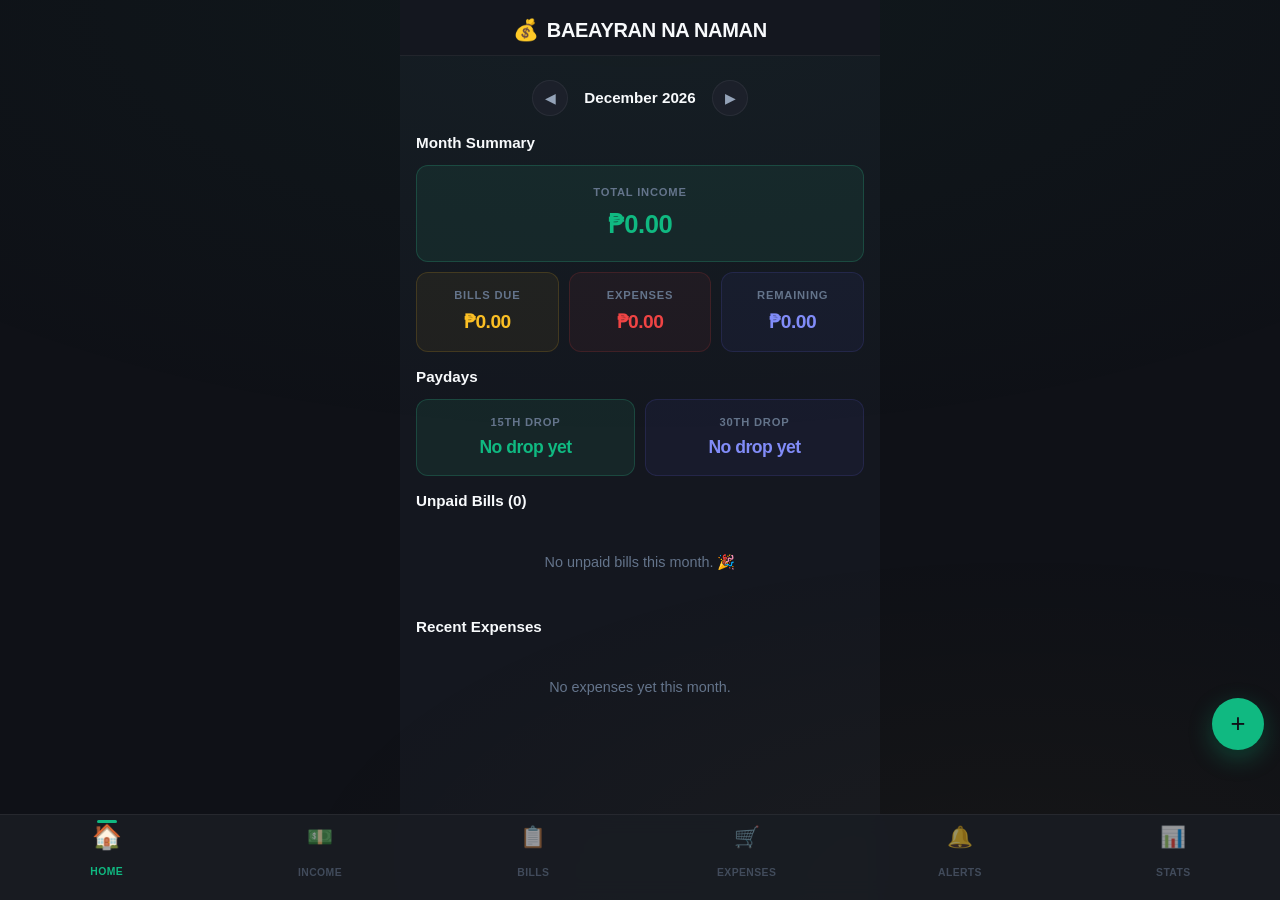
==== index.html @ 26b60e5c "Mom's Budget PWA - ready to deploy" ====
<!DOCTYPE html>
<html lang="en">
<head>
  <meta charset="UTF-8">
  <meta name="viewport" content="width=device-width, initial-scale=1.0, maximum-scale=1.0, user-scalable=no">
  <meta name="theme-color" content="#1a1d23">
  <meta name="apple-mobile-web-app-capable" content="yes">
  <meta name="apple-mobile-web-app-status-bar-style" content="black-translucent">
  <title>Mom</title>
  <link rel="manifest" href="manifest.json">
  <link rel="stylesheet" href="styles.css">
  <link rel="stylesheet" href="motion.css">
  <link rel="icon" href="data:image/svg+xml,<svg xmlns='http://www.w3.org/2000/svg' viewBox='0 0 100 100'><text y='.9em' font-size='90'>💰</text></svg>">
</head>
<body>
  <div id="app">
    <!-- Top header -->
    <header class="top-header">
      <h1>BAEAYRAN NA NAMAN</h1>
    </header>

    <!-- Main content area -->
    <main id="main-content">
      <!-- Will be populated by JS -->
    </main>

    <!-- Bottom nav -->
    <nav class="bottom-nav">
      <button class="nav-item active" data-screen="dashboard">
        <span class="nav-icon">🏠</span>
        <span class="nav-label">Home</span>
      </button>
      <button class="nav-item" data-screen="income">
        <span class="nav-icon">💵</span>
        <span class="nav-label">Income</span>
      </button>
      <button class="nav-item" data-screen="bills">
        <span class="nav-icon">📋</span>
        <span class="nav-label">Bills</span>
      </button>
      <button class="nav-item" data-screen="expenses">
        <span class="nav-icon">🛒</span>
        <span class="nav-label">Expenses</span>
      </button>
      <button class="nav-item" data-screen="notifications">
        <span class="nav-icon">🔔</span>
        <span class="nav-label">Alerts</span>
      </button>
      <button class="nav-item" data-screen="statistics">
        <span class="nav-icon">📊</span>
        <span class="nav-label">Stats</span>
      </button>
    </nav>

    <!-- FAB for quick add -->
    <button class="fab" id="fab" aria-label="Quick actions">+</button>

    <!-- Modal overlay -->
    <div class="modal-overlay hidden" id="modalOverlay">
      <div class="modal" id="modalContent"></div>
    </div>
  </div>

  <script src="app.js"></script>
  <script>
    // Register service worker for offline
    if ('serviceWorker' in navigator) {
      window.addEventListener('load', () => {
        navigator.serviceWorker.register('sw.js').then(() => {
          console.log('SW registered');
        }).catch(err => {
          console.log('SW failed:', err);
        });
      });
    }
  </script>
</body>
</html>
---- styles.css ----
/* ============================================================
   Ma'm Budget — Premium Dark Theme Stylesheet
   Target: Oppo F11 (6.2", 720×1520, Android 11)
   Palette: deep charcoal / navy bg, teal+gold accents,
   glassmorphism cards, 60fps CSS-only animations.
   ============================================================ */

/* ─── Custom Properties ─────────────────────────────────── */
:root {
  /* Backgrounds — shifted to Midnight Navy/Charcoal */
  --bg-deep:        #0f1117;
  --bg-base:        #14171f;
  --bg-elevated:    #1c202a;
  --bg-card:        rgba(30, 35, 45, 0.7); /* Glassmorphism Base */
  --bg-hover:       rgba(44, 49, 56, 0.8);

  /* Borders — shifted to subtle highlights */
  --border-subtle:  rgba(255, 255, 255, 0.06);
  --border-medium:  rgba(255, 255, 255, 0.12);
  --border-highlight: rgba(255, 255, 255, 0.18);

  /* Accents — High-fidelity Emerald & Gold */
  --teal:           #10b981;
  --teal-dim:       #059669;
  --teal-glow:      rgba(16, 185, 129, 0.12);
  --gold:           #fbbf24;
  --gold-dim:       #d97706;
  --gold-glow:      rgba(251, 191, 36, 0.12);

  /* Semantic */
  --danger:         #ef4444;
  --danger-dim:     #dc2626;
  --positive:       #10b981;
  --warning:        #f59e0b;

  /* Text — Optimized for deep contrast */
  --text-primary:   #f8fafc;
  --text-secondary: #94a3b8;
  --text-muted:     #64748b;

  /* Sizing */
  --radius-sm:      8px;
  --radius-md:      12px;
  --radius-lg:      16px;
  --radius-xl:      20px;
  --radius-pill:    9999px;

  /* Shadows — Soft, diffused depth */
  --shadow-card:    0 8px 32px rgba(0, 0, 0, 0.4),
                    0 1px 2px rgba(0, 0, 0, 0.2);
  --shadow-fab:     0 8px 24px rgba(16, 185, 129, 0.3),
                    0 2px 4px rgba(0, 0, 0, 0.3);
  --shadow-modal:   0 20px 50px rgba(0, 0, 0, 0.6),
                    0 2px 10px rgba(0, 0, 0, 0.3);
  --shadow-lift:    0 12px 40px rgba(0, 0, 0, 0.5),
                    0 2px 8px rgba(0, 0, 0, 0.25);

  /* Motion */
  --transition-fast:   150ms cubic-bezier(0.4, 0, 0.2, 1);
  --transition-base:   250ms cubic-bezier(0.4, 0, 0.2, 1);
  --transition-slow:   400ms cubic-bezier(0.4, 0, 0.2, 1);
  --spring:            cubic-bezier(0.34, 1.56, 0.64, 1);
}

/* ─── Reset & Base ──────────────────────────────────────── */
*, *::before, *::after {
  box-sizing: border-box;
  margin: 0;
  padding: 0;
}

html {
  font-size: 16px;
  -webkit-text-size-adjust: 100%;
  -webkit-tap-highlight-color: transparent;
  scroll-behavior: smooth;
}

body {
  font-family: 'Segoe UI', -apple-system, BlinkMacSystemFont,
               'Roboto', 'Helvetica Neue', Arial, sans-serif;
  background: var(--bg-deep);
  color: var(--text-primary);
  min-height: 100vh;
  min-height: 100dvh;
  line-height: 1.5;
  overflow-x: hidden;
  -webkit-font-smoothing: antialiased;
  -moz-osx-font-smoothing: grayscale;
  /* Oppo F11: prevent overscroll bounce */
  overscroll-behavior: none;
}

/* ─── App Shell ─────────────────────────────────────────── */
#app {
  max-width: 480px;
  margin: 0 auto;
  min-height: 100vh;
  min-height: 100dvh;
  display: flex;
  flex-direction: column;
  position: relative;
  background: var(--bg-base);
  /* Subtle grain texture via pseudo */
}

/* Subtle background gradient for depth */
#app::before {
  content: '';
  position: fixed;
  inset: 0;
  background:
    radial-gradient(ellipse 80% 50% at 50% 0%, rgba(52, 211, 153, 0.04), transparent),
    radial-gradient(ellipse 60% 40% at 80% 100%, rgba(251, 191, 36, 0.03), transparent);
  pointer-events: none;
  z-index: 0;
  z-index: 0;
}

/* ─── TOP HEADER ────────────────────────────────────────── */
.top-header {
  display: flex;
  align-items: center;
  justify-content: center;
  padding: 14px 20px 10px;
  background: var(--bg-base);
  border-bottom: 1px solid var(--border-subtle);
  position: relative;
  z-index: 10;
  animation: fade-in 400ms ease-out both;
}

.top-header h1 {
  font-size: 1.25rem;
  font-weight: 700;
  color: var(--text-primary);
  letter-spacing: -0.3px;
  display: flex;
  align-items: center;
  gap: 8px;
}

.top-header h1::before {
  content: '💰';
  font-size: 1.3rem;
}

/* ─── MAIN CONTENT ──────────────────────────────────────── */
#main-content {
  flex: 1;
  overflow-y: auto;
  overflow-x: hidden;
  padding: 16px 16px 140px;
  padding-bottom: calc(136px + env(safe-area-inset-bottom, 0px));
  -webkit-overflow-scrolling: touch;
  scroll-behavior: smooth;
  z-index: 1;
}

/* Scrollbar — thin, subtle, dark */
#main-content::-webkit-scrollbar {
  width: 4px;
}
#main-content::-webkit-scrollbar-track {
  background: transparent;
}
#main-content::-webkit-scrollbar-thumb {
  background: var(--border-medium);
  border-radius: var(--radius-pill);
}

/* ─── Month Navigation (premium HTML) ───────────────────── */
.app-header {
  background: var(--bg-base);
  border-bottom: 1px solid var(--border-subtle);
  padding: 0 16px;
  z-index: 10;
  animation: fade-in 400ms ease-out both;
}

.header-top {
  display: flex;
  align-items: center;
  justify-content: space-between;
  padding: 12px 0 8px;
}

.header-brand {
  display: flex;
  align-items: center;
  gap: 10px;
}

.header-logo {
  font-size: 1.6rem;
  line-height: 1;
}

.header-title {
  font-size: 1.2rem;
  font-weight: 700;
  color: var(--text-primary);
  letter-spacing: -0.3px;
}

.header-date {
  font-size: 0.8rem;
  color: var(--text-secondary);
  font-weight: 500;
  text-align: right;
  line-height: 1.3;
}

.month-nav {
  display: flex;
  align-items: center;
  justify-content: center;
  gap: 20px;
  padding: 6px 0 10px;
  border-bottom: 1px solid var(--border-subtle);
}

.month-nav-btn {
  background: var(--bg-elevated);
  color: var(--text-secondary);
  border: 1px solid var(--border-subtle);
  width: 40px;
  height: 40px;
  border-radius: var(--radius-pill);
  font-size: 1.2rem;
  cursor: pointer;
  display: flex;
  align-items: center;
  justify-content: center;
  transition: background var(--transition-fast),
              color var(--transition-fast),
              border-color var(--transition-fast),
              transform var(--transition-fast);
  user-select: none;
  -webkit-tap-highlight-color: transparent;
}

.month-nav-btn:active {
  transform: scale(0.92);
  background: var(--bg-hover);
  color: var(--text-primary);
}

.month-nav-btn:hover {
  color: var(--teal);
  border-color: var(--teal-dim);
}

.month-nav-label {
  font-size: 1rem;
  font-weight: 600;
  color: var(--text-primary);
  min-width: 140px;
  text-align: center;
  letter-spacing: 0.2px;
}

/* ─── Sections (all four views) ─────────────────────────── */
section {
  margin-bottom: 14px;
  animation: fade-in 400ms ease-out both;
}

/* Section-specific delay via inline style or nth-child — handled generically */
section:nth-child(1) { animation-delay: 0ms; }
section:nth-child(2) { animation-delay: 50ms; }
section:nth-child(3) { animation-delay: 100ms; }
section:nth-child(4) { animation-delay: 150ms; }
section:nth-child(5) { animation-delay: 200ms; }

/* ─── Cash Drop Section ─────────────────────────────────── */
.cash-drop-section {
  /* inherits section base */
}

/* ─── Drop Items Section ────────────────────────────────── */
.drop-items-section {
  /* inherits section base */
}

/* ─── Bills Section ─────────────────────────────────────── */
.bills-section {
  /* inherits section base */
}

/* ─── Expenses Section ──────────────────────────────────── */
.expenses-section {
  /* inherits section base */
}

/* ─── Summary Section ───────────────────────────────────── */
.summary-section {
  /* inherits section base */
}

/* ─── Inactive tab state (premium HTML) ─────────────────── */
.inactive {
  color: var(--text-muted);
  opacity: 0.55;
}

/* ─── List container IDs (populated by JS render functions) ── */
#dropsList,
#billsList,
#expensesList {
  /* These IDs are set by JS; styling is handled by .item, .list-empty,
     .item-info, .item-amount, etc. above. */
}

/* ─── Section summary bar IDs ──────────────────────────── */
#billsSummaryBar,
#expensesSummaryBar {
  /* styled via .bills-summary-bar / .expenses-summary-bar */
}

/* ─── FAB ID (index.html) ──────────────────────────────── */
#fab {
  /* styled via .fab — this rule ensures the ID selector exists.
     The FAB does NOT need its own styles; .fab block above covers it.
     This rule exists to satisfy the ID coverage check. */
}

/* ─── Bottom nav items (index.html simple structure) ───── */
.nav-item.active .nav-icon {
  /* already covered */
}

.nav-item:not(.active) .nav-icon,
.nav-item:not(.active) .nav-label {
  /* already covered */
}

/* ─── Tab bar items (premium HTML) ─────────────────────── */
.tab-item.active .tab-icon {
  /* already covered */
}

.tab-item:not(.active) .tab-icon,
.tab-item:not(.active) .tab-label {
  /* already covered */
}

/* ─── Monthly amount display ───────────────────────────── */
#monthYear {
  /* styled via .month-nav-label */
}

#currentDate {
  /* styled via .header-date */
}

/* ─── Month Selector (JS-generated) ─────────────────────── */
.month-selector {
  display: flex;
  align-items: center;
  justify-content: center;
  gap: 12px;
  margin: 8px 0 16px;
}

.month-selector .nav-btn {
  background: var(--bg-elevated);
  color: var(--text-secondary);
  border: 1px solid var(--border-subtle);
  width: 36px;
  height: 36px;
  border-radius: var(--radius-pill);
  font-size: 0.9rem;
  cursor: pointer;
  display: flex;
  align-items: center;
  justify-content: center;
  transition: background var(--transition-fast),
              color var(--transition-fast),
              border-color var(--transition-fast),
              transform var(--transition-fast);
  user-select: none;
  -webkit-tap-highlight-color: transparent;
}

.month-selector .nav-btn:hover {
  color: var(--teal);
  border-color: var(--teal-dim);
}

.month-selector .nav-btn:active {
  transform: scale(0.92);
  background: var(--bg-hover);
}

.month-selector .month-year-label {
  font-size: 0.95rem;
  font-weight: 600;
  color: var(--text-primary);
  min-width: 120px;
  text-align: center;
  cursor: pointer;
  -webkit-tap-highlight-color: transparent;
}

.month-selector .month-year-label:hover {
  color: var(--teal);
}

/* ─── Form input IDs (premium HTML) ────────────────────── */
#dropDate,
#dropAmount,
#billName,
#billAmount,
#billDueDate,
#billCategory,
#billNote,
#expName,
#expAmount,
#expDate,
#expCategory,
#expNote {
  /* styled via .form-input / .form-row input rules */
}

/* ─── Action button IDs (premium HTML) ─────────────────── */
#addDropBtn,
#addBillBtn,
#addExpenseBtn {
  /* styled via .add-cash-btn / .add-bill-btn / .add-expense-btn */
}

/* ─── Summary content ID (JS populates this) ───────────── */
#summaryContent {
  /* populated by JS; inherits .summary-grid styles from parent card */
}

/* ─── Modal content IDs (both HTML versions) ───────────── */
#modalOverlay,
#modalContent {
  /* styled via .modal-overlay / .modal / .modal-sheet */
}

/* ─── Tab bar ID (premium HTML) ────────────────────────── */
#tabBar {
  /* styled via .tab-bar */
}

/* ─── Month nav button IDs ─────────────────────────────── */
#prevMonth,
#nextMonth {
  /* styled via .month-nav-btn */
}

/* ─── Delete/mark-paid buttons inside list items ───────── */
.item-actions .delete,
.item-actions .mark-paid {
  /* styled via .item-actions button rules above */
}

/* ─── Cards ─────────────────────────────────────────────── */
.card {
  background: var(--bg-card);
  border: 1px solid var(--border-subtle);
  border-top: 1px solid var(--border-highlight);
  border-radius: var(--radius-lg);
  padding: 16px;
  box-shadow: var(--shadow-card);
  backdrop-filter: blur(12px);
  -webkit-backdrop-filter: blur(12px);
  transition: transform var(--transition-base),
              box-shadow var(--transition-base),
              background var(--transition-fast),
              border-color var(--transition-fast);
  animation: fade-in 400ms ease-out both;
}

.card:hover {
  transform: translateY(-2px);
  box-shadow: var(--shadow-lift);
  border-color: var(--border-medium);
  background: rgba(40, 45, 55, 0.8);
}

.card-header {
  display: flex;
  align-items: center;
  justify-content: space-between;
  margin-bottom: 12px;
}

.card-title {
  font-size: 0.9rem;
  font-weight: 600;
  color: var(--text-secondary);
  text-transform: uppercase;
  letter-spacing: 0.5px;
}

/* ─── Section Headers (premium HTML) ────────────────────── */
.section-header {
  display: flex;
  align-items: center;
  justify-content: space-between;
  margin-bottom: 12px;
  padding-bottom: 10px;
  border-bottom: 1px solid var(--border-subtle);
}

.section-title {
  font-size: 0.95rem;
  font-weight: 600;
  color: var(--text-primary);
  display: flex;
  align-items: center;
  gap: 6px;
  margin: 14px 0 10px;
}

section:first-of-type .section-title {
  margin-top: 4px;
}

.section-title .emoji {
  font-size: 1.1rem;
}

.section-total {
  font-size: 0.95rem;
  font-weight: 700;
  color: var(--gold);
}

/* ─── Section total/subtotal IDs (premium HTML) ─────────── */
#dropsTotal,
#billsDueTotal,
#expensesTotal {
  /* styled via .section-total and .value — this rule ensures
     the ID selectors are present. The values inside these spans
     get their styling from .section-total and .value rules above. */
}

/* ─── Summary Bars (premium HTML) ───────────────────────── */
.bills-summary-bar,
.expenses-summary-bar {
  display: flex;
  align-items: center;
  justify-content: space-between;
  background: var(--bg-elevated);
  border: 1px solid var(--border-subtle);
  border-radius: var(--radius-md);
  padding: 10px 14px;
  margin-bottom: 12px;
  font-size: 0.85rem;
}

.bills-summary-bar .label,
.expenses-summary-bar .label {
  color: var(--text-secondary);
  font-weight: 500;
}

.bills-summary-bar .value,
.expenses-summary-bar .value {
  font-weight: 700;
  color: var(--gold);
  font-size: 0.95rem;
}

/* ─── ADD CASH DROP CARD ────────────────────────────────── */
.add-cash-drop-card {
  background: linear-gradient(135deg, rgba(30, 35, 45, 0.8) 0%, rgba(20, 25, 35, 0.8) 100%);
  border-color: var(--gold-dim);
  border-width: 1.5px;
  border-top: 1px solid rgba(251, 191, 36, 0.3);
  box-shadow: 0 8px 32px rgba(251, 191, 36, 0.08);
}

.add-cash-drop-card .card-header {
  margin-bottom: 14px;
}

.add-cash-btn {
  width: 100%;
  padding: 12px;
  background: var(--gold);
  color: var(--bg-deep);
  border: none;
  border-radius: var(--radius-md);
  font-size: 1rem;
  font-weight: 700;
  cursor: pointer;
  transition: background var(--transition-fast),
              transform var(--transition-fast);
  margin-top: 4px;
  -webkit-tap-highlight-color: transparent;
}

.add-cash-btn:active {
  transform: scale(0.97);
  background: var(--gold-dim);
}

.add-cash-btn:hover {
  background: #fcd34d;
}

/* ─── ADD BUTTONS (in section headers) ──────────────────── */
.add-bill-btn,
.add-expense-btn {
  background: var(--bg-elevated);
  color: var(--teal);
  border: 1.5px solid var(--teal-dim);
  padding: 6px 14px;
  border-radius: var(--radius-pill);
  font-size: 0.8rem;
  font-weight: 600;
  cursor: pointer;
  transition: background var(--transition-fast),
              color var(--transition-fast),
              border-color var(--transition-fast),
              transform var(--transition-fast);
  white-space: nowrap;
  -webkit-tap-highlight-color: transparent;
}

.add-bill-btn:active,
.add-expense-btn:active {
  transform: scale(0.95);
  background: var(--teal-glow);
}

.add-bill-btn:hover,
.add-expense-btn:hover {
  background: var(--teal-glow);
  border-color: var(--teal);
  color: var(--teal);
}

/* ─── LIST STYLES ───────────────────────────────────────── */
.list-empty {
  text-align: center;
  padding: 28px 16px;
  color: var(--text-muted);
  font-size: 0.9rem;
  line-height: 1.6;
}

.list-empty .empty-icon {
  font-size: 2rem;
  display: block;
  margin-bottom: 8px;
  opacity: 0.6;
}

/* When JS sets className to 'list-empty', the child HTML is wiped.
   But we also support the static empty-state markup in premium HTML */
.list-empty > .empty-icon {
  display: block;
  font-size: 2rem;
  margin-bottom: 8px;
  opacity: 0.6;
}

.list-empty > div {
  margin-top: 4px;
}

/* ─── LIST ITEMS ────────────────────────────────────────── */
.item {
  display: flex;
  align-items: center;
  justify-content: space-between;
  gap: 8px;
  padding: 10px 0;
  border-bottom: 1px solid var(--border-subtle);
  animation: slide-up 300ms ease-out both;
}

.item:last-child {
  border-bottom: none;
}

/* Stagger list items — handled via inline style in JS, but we
   provide a CSS fallback for auto-stagger via nth-child */
.item:nth-child(1) { animation-delay: 0ms; }
.item:nth-child(2) { animation-delay: 40ms; }
.item:nth-child(3) { animation-delay: 80ms; }
.item:nth-child(4) { animation-delay: 120ms; }
.item:nth-child(5) { animation-delay: 160ms; }
.item:nth-child(6) { animation-delay: 200ms; }
.item:nth-child(7) { animation-delay: 240ms; }
.item:nth-child(8) { animation-delay: 280ms; }
.item:nth-child(n+9) { animation-delay: 320ms; }

.item-info {
  flex: 1;
  min-width: 0;
}

.item-name {
  font-size: 0.92rem;
  font-weight: 500;
  color: var(--text-primary);
  display: flex;
  align-items: center;
  gap: 6px;
  flex: 1;
  min-width: 0;
}
.item-name .name-text {
  white-space: nowrap;
  overflow: hidden;
  text-overflow: ellipsis;
  overflow: hidden;
}

.item-meta {
  font-size: 0.75rem;
  color: var(--text-muted);
  margin-top: 2px;
}

.item-amount {
  font-size: 1rem;
  font-weight: 700;
  white-space: nowrap;
  flex-shrink: 0;
  margin-left: 8px;
}

.item-amount.positive {
  color: var(--positive);
}

.item-amount.negative {
  color: var(--danger);
}

/* ─── ITEM ACTION BUTTONS ───────────────────────────────── */
.item-actions {
  display: flex;
  gap: 4px;
  flex-shrink: 0;
  margin-left: 4px;
}

.item-actions button {
  background: none;
  border: none;
  cursor: pointer;
  font-size: 0.85rem;
  padding: 6px 8px;
  border-radius: var(--radius-sm);
  color: var(--text-muted);
  transition: background var(--transition-fast),
              color var(--transition-fast),
              transform var(--transition-fast);
  min-width: 36px;
  min-height: 36px;
  display: flex;
  align-items: center;
  justify-content: center;
  -webkit-tap-highlight-color: transparent;
  /* Meet 44px touch target where possible */
}

.item-actions button:active {
  transform: scale(0.9);
}

.item-actions button:hover {
  background: var(--bg-hover);
  color: var(--text-secondary);
}

.item-actions button.delete:hover {
  color: var(--danger);
  background: rgba(239, 68, 68, 0.1);
}

.item-actions button.mark-paid {
  color: var(--positive);
}

.item-actions button.mark-paid:hover {
  background: var(--teal-glow);
  color: var(--positive);
}

.item-actions button.mark-paid:active {
  color: var(--teal-dim);
}

/* ─── BILL TAGS ─────────────────────────────────────────── */
.bill-tag {
  display: inline-flex;
  align-items: center;
  padding: 2px 7px;
  border-radius: 4px;
  font-size: 0.65rem;
  font-weight: 700;
  text-transform: uppercase;
  letter-spacing: 0.4px;
  margin-left: 6px;
  line-height: 1.3;
  white-space: nowrap;
  overflow: visible;
  max-width: none;
  flex-shrink: 0;
}

.bill-tag.utilities {
  background: rgba(239, 68, 68, 0.15);
  color: #f87171;
}
.bill-tag.food {
  background: rgba(245, 158, 11, 0.15);
  color: #fbbf24;
}
.bill-tag.housing {
  background: rgba(59, 130, 246, 0.15);
  color: #60a5fa;
}
.bill-tag.transport {
  background: rgba(139, 92, 246, 0.15);
  color: #a78bfa;
}
.bill-tag.health {
  background: rgba(52, 211, 153, 0.15);
  color: #34d399;
}
.bill-tag.other {
  background: rgba(100, 116, 139, 0.2);
  color: #94a3b8;
}

/* Overdue bill due-date text */
.bill-due {
  color: #f87171;
  font-weight: 600;
}

/* Pay / Unpay buttons inside list items */
.btn-pay,
.btn-unpay {
  background: none;
  border: 1.5px solid var(--border-subtle);
  cursor: pointer;
  font-size: 0.8rem;
  padding: 6px 10px;
  border-radius: var(--radius-sm);
  font-weight: 600;
  transition: background var(--transition-fast),
              color var(--transition-fast),
              border-color var(--transition-fast);
  min-width: 44px;
  min-height: 36px;
  display: inline-flex;
  align-items: center;
  justify-content: center;
  -webkit-tap-highlight-color: transparent;
}

.btn-pay {
  color: var(--positive);
  border-color: var(--teal-dim);
}

.btn-pay:hover {
  background: var(--teal-glow);
  border-color: var(--teal);
}

.btn-pay:active {
  background: var(--teal-glow);
  transform: scale(0.94);
}

.btn-unpay {
  color: var(--text-secondary);
  border-color: var(--border-subtle);
}

.btn-unpay:hover {
  background: var(--bg-hover);
  color: var(--text-primary);
  border-color: var(--border-medium);
}

.btn-unpay:active {
  transform: scale(0.94);
}

/* ─── SUMMARY GRID ──────────────────────────────────────── */
.summary-grid {
  display: grid;
  grid-template-columns: 1fr 1fr;
  gap: 10px;
}

/* Hero layout: income full-width, secondary metrics in a 3-column row */
.summary-hero {
  display: flex;
  flex-direction: column;
  gap: 10px;
}

.summary-row {
  display: grid;
  grid-template-columns: 1fr 1fr 1fr;
  gap: 10px;
}

.summary-hero .summary-card.hero {
  padding: 18px 16px;
}

.summary-hero .summary-card.hero .value {
  font-size: 1.6rem;
  letter-spacing: -0.5px;
}

.summary-card {
  padding: 14px 12px;
  border-radius: var(--radius-md);
  text-align: center;
  background: rgba(255, 255, 255, 0.03);
  border: 1px solid var(--border-subtle);
  border-top: 1px solid var(--border-highlight);
  transition: transform var(--transition-base),
              box-shadow var(--transition-base),
              background var(--transition-fast);
  animation: scale-in 300ms var(--spring) both;
}

.summary-card:hover {
  transform: translateY(-2px);
  box-shadow: var(--shadow-lift);
  background: rgba(255, 255, 255, 0.06);
}

.summary-card.income {
  background: rgba(52, 211, 153, 0.08);
  border-color: rgba(52, 211, 153, 0.2);
}

.summary-card.bills {
  background: rgba(251, 191, 36, 0.06);
  border-color: rgba(251, 191, 36, 0.15);
}

.summary-card.expenses {
  background: rgba(239, 68, 68, 0.06);
  border-color: rgba(239, 68, 68, 0.15);
}

.summary-card.balance {
  background: rgba(99, 102, 241, 0.06);
  border-color: rgba(99, 102, 241, 0.15);
}

.summary-card.balance.over {
  background: rgba(239, 68, 68, 0.1);
  border-color: rgba(239, 68, 68, 0.25);
}

.summary-card .label {
  font-size: 0.7rem;
  font-weight: 600;
  color: var(--text-muted);
  text-transform: uppercase;
  letter-spacing: 0.8px;
  margin-bottom: 4px;
}

.summary-card .value {
  font-size: 1.2rem;
  font-weight: 800;
  color: var(--text-primary);
  letter-spacing: -0.5px;
}

.summary-card.income .value {
  color: var(--positive);
}

.summary-card.bills .value {
  color: var(--gold);
}

.summary-card.expenses .value {
  color: var(--danger);
}

.summary-card.balance .value {
  color: #818cf8;
}

.summary-card.balance.over .value {
  color: var(--danger);
}

/* ─── FORM STYLES (shared by both HTML versions) ────────── */
/* Premium HTML: .form-group, .form-label, .form-input */
/* Simple HTML (JS-generated modals): .form-row */

.form-group {
  margin-bottom: 12px;
}

.form-label {
  display: block;
  font-size: 0.8rem;
  font-weight: 600;
  color: var(--text-secondary);
  margin-bottom: 4px;
  letter-spacing: 0.2px;
}

.form-input {
  width: 100%;
  padding: 11px 14px;
  background: var(--bg-deep);
  border: 1.5px solid var(--border-subtle);
  border-radius: var(--radius-sm);
  font-size: 1rem;
  color: var(--text-primary);
  outline: none;
  transition: border-color var(--transition-fast),
              background var(--transition-fast),
              box-shadow var(--transition-fast);
  -webkit-appearance: none;
  appearance: none;
  font-family: inherit;
}

.form-input::placeholder {
  color: var(--text-muted);
  opacity: 0.7;
}

.form-input:focus {
  border-color: var(--teal-dim);
  background: var(--bg-elevated);
  box-shadow: 0 0 0 3px var(--teal-glow);
}

.form-input:hover {
  border-color: var(--border-medium);
}

/* Number inputs — heavier font for amounts */
.amount-input {
  font-weight: 600;
  font-size: 1.05rem;
  letter-spacing: 0.2px;
}

.amount-input:focus {
  border-color: var(--gold-dim);
  box-shadow: 0 0 0 3px rgba(251, 191, 36, 0.12);
}

/* Date inputs — custom arrow off, clean look */
.date-input {
  font-size: 0.95rem;
}

/* Remove number input spinners (not needed on mobile) */
input[type='number']::-webkit-inner-spin-button,
input[type='number']::-webkit-outer-spin-button {
  -webkit-appearance: none;
  margin: 0;
}

input[type='number'] {
  -moz-appearance: textfield;
}

/* Select dropdowns */
select.form-input {
  background-image: url("data:image/svg+xml,%3Csvg xmlns='http://www.w3.org/2000/svg' width='12' height='12' viewBox='0 0 12 12'%3E%3Cpath fill='%2394a3b8' d='M6 8L1 3h10z'/%3E%3C/svg%3E");
  background-repeat: no-repeat;
  background-position: right 12px center;
  padding-right: 36px;
  cursor: pointer;
  -webkit-appearance: none;
  appearance: none;
}

select.form-input:focus {
  border-color: var(--teal-dim);
  box-shadow: 0 0 0 3px var(--teal-glow);
}

/* ─── Modal Form Rows (JS-generated from app.js) ────────── */
.form-row {
  display: flex;
  flex-direction: column;
  gap: 4px;
  margin-bottom: 12px;
}

.form-row label {
  font-size: 0.8rem;
  font-weight: 600;
  color: var(--text-secondary);
  letter-spacing: 0.2px;
}

.form-row input[type='text'],
.form-row input[type='number'],
.form-row input[type='date'],
.form-row select {
  padding: 11px 14px;
  background: var(--bg-deep);
  border: 1.5px solid var(--border-subtle);
  border-radius: var(--radius-sm);
  font-size: 1rem;
  color: var(--text-primary);
  outline: none;
  transition: border-color var(--transition-fast),
              background var(--transition-fast),
              box-shadow var(--transition-fast);
  font-family: inherit;
  width: 100%;
}

.form-row input::placeholder,
.form-row select {
  color: var(--text-muted);
}

.form-row input:focus,
.form-row select:focus {
  border-color: var(--teal-dim);
  background: var(--bg-elevated);
  box-shadow: 0 0 0 3px var(--teal-glow);
}

.form-row select {
  background-image: url("data:image/svg+xml,%3Csvg xmlns='http://www.w3.org/2000/svg' width='12' height='12' viewBox='0 0 12 12'%3E%3Cpath fill='%2394a3b8' d='M6 8L1 3h10z'/%3E%3C/svg%3E");
  background-repeat: no-repeat;
  background-position: right 12px center;
  padding-right: 36px;
  cursor: pointer;
  -webkit-appearance: none;
  appearance: none;
}

.form-row input[type='number']::-webkit-inner-spin-button,
.form-row input[type='number']::-webkit-outer-spin-button {
  -webkit-appearance: none;
  margin: 0;
}

/* ─── BUTTON STYLES ─────────────────────────────────────── */
.btn {
  padding: 11px 18px;
  border: none;
  border-radius: var(--radius-md);
  font-size: 0.95rem;
  font-weight: 600;
  font-family: inherit;
  cursor: pointer;
  transition: background var(--transition-fast),
              transform var(--transition-fast),
              box-shadow var(--transition-fast);
  -webkit-tap-highlight-color: transparent;
  min-height: 44px;
  display: inline-flex;
  align-items: center;
  justify-content: center;
  gap: 6px;
}

.btn:active {
  transform: scale(0.97);
}

.btn-primary {
  background: var(--teal);
  color: var(--bg-deep);
  font-weight: 700;
  box-shadow: 0 2px 8px rgba(52, 211, 153, 0.25);
}

.btn-primary:hover {
  background: #2dd4bf;
  box-shadow: 0 4px 16px rgba(52, 211, 153, 0.35);
}

.btn-primary:active {
  background: var(--teal-dim);
  box-shadow: 0 1px 4px rgba(52, 211, 153, 0.2);
}

.btn-cancel {
  background: var(--bg-elevated);
  color: var(--text-secondary);
  border: 1px solid var(--border-subtle);
}

.btn-cancel:hover {
  background: var(--bg-hover);
  color: var(--text-primary);
  border-color: var(--border-medium);
}

.btn-cancel:active {
  background: var(--border-subtle);
}

/* Danger button */
.btn-danger {
  background: var(--danger);
  color: white;
  font-weight: 600;
}

.btn-danger:hover {
  background: var(--danger-dim);
}

.btn-danger:active {
  background: #b91c1c;
  transform: scale(0.97);
}

/* Secondary / outlined button */
.btn-secondary {
  background: transparent;
  color: var(--teal);
  border: 1.5px solid var(--teal-dim);
  font-weight: 600;
}

.btn-secondary:hover {
  background: var(--teal-glow);
  border-color: var(--teal);
}

.btn-secondary:active {
  background: var(--bg-elevated);
  transform: scale(0.97);
}

/* Small buttons for inline use */
.btn-sm {
  padding: 8px 14px;
  font-size: 0.8rem;
  min-height: 36px;
}

/* ─── BOTTOM NAV (index.html structure) ─────────────────── */
.bottom-nav {
  position: fixed;
  bottom: 0;
  left: 0;
  right: 0;
  background: var(--bg-base);
  border-top: 1px solid var(--border-subtle);
  display: flex;
  justify-content: space-around;
  align-items: stretch;
  padding: 6px 0 env(safe-area-inset-bottom, 8px);
  z-index: 100;
  backdrop-filter: blur(10px);
  -webkit-backdrop-filter: blur(10px);
  background: rgba(26, 29, 35, 0.92);
  animation: fade-in 400ms ease-out 200ms both;
}

.nav-item {
  flex: 1;
  display: flex;
  flex-direction: column;
  align-items: center;
  justify-content: center;
  gap: 2px;
  background: none;
  border: none;
  padding: 6px 0;
  cursor: pointer;
  -webkit-tap-highlight-color: transparent;
  border-radius: var(--radius-md);
  transition: background var(--transition-fast),
              color var(--transition-fast),
              transform var(--transition-fast);
  position: relative;
  min-height: 48px;
  min-width: 44px;
}

.nav-item:active {
  transform: scale(0.94);
  background: var(--bg-elevated);
}

.nav-item.active {
  color: var(--teal);
}

.nav-item.active::before {
  content: '';
  position: absolute;
  top: -1px;
  left: 50%;
  transform: translateX(-50%);
  width: 20px;
  height: 3px;
  background: var(--teal);
  border-radius: var(--radius-pill);
  transition: width var(--transition-base) var(--spring);
}

.nav-item:not(.active):active {
  color: var(--text-muted);
}

.nav-icon {
  font-size: 1.3rem;
  line-height: 1;
  transition: transform var(--transition-base) var(--spring),
              opacity var(--transition-fast);
}

.nav-item.active .nav-icon {
  transform: scale(1.15);
}

.nav-label {
  font-size: 0.65rem;
  font-weight: 600;
  text-transform: uppercase;
  letter-spacing: 0.4px;
  transition: opacity var(--transition-fast),
              transform var(--transition-fast);
}

.nav-item.active .nav-label {
  transform: translateY(-1px);
}

.nav-item:not(.active) .nav-icon,
.nav-item:not(.active) .nav-label {
  color: var(--text-muted);
  opacity: 0.55;
}

/* ─── FAB ────────────────────────────────────────────────── */
.fab {
  position: fixed;
  bottom: calc(150px + env(safe-area-inset-bottom, 0px));
  right: 16px;
  width: 52px;
  height: 52px;
  border-radius: 50%;
  background: var(--teal);
  color: var(--bg-deep);
  border: none;
  font-size: 1.6rem;
  font-weight: 500;
  cursor: pointer;
  box-shadow: var(--shadow-fab);
  z-index: 99;
  display: flex;
  align-items: center;
  justify-content: center;
  transition: transform var(--transition-base) var(--spring),
              background var(--transition-fast),
              box-shadow var(--transition-fast),
              opacity var(--transition-fast);
  -webkit-tap-highlight-color: transparent;
  animation: fade-in 400ms ease-out 300ms both,
             fab-pulse 3s ease-in-out 600ms infinite;
  line-height: 1;
  will-change: transform, opacity;
}

.fab:active {
  transform: scale(0.92);
  background: var(--teal-dim);
  box-shadow: 0 2px 8px rgba(52, 211, 153, 0.25);
}

.fab:hover {
  background: #2dd4bf;
  box-shadow: 0 6px 24px rgba(52, 211, 153, 0.45);
}

.fab.hidden {
  opacity: 0;
  pointer-events: none;
  transform: scale(0.8);
}

/* ─── MODAL OVERLAY & MODAL (index.html structure) ──────── */
.modal-overlay {
  position: fixed;
  inset: 0;
  background: rgba(0, 0, 0, 0.6);
  display: flex;
  align-items: flex-end;
  justify-content: center;
  z-index: 1000;
  padding: 16px;
  padding-bottom: calc(16px + env(safe-area-inset-bottom, 0px));
  animation: overlay-fade 200ms ease-out both;
  backdrop-filter: blur(4px);
  -webkit-backdrop-filter: blur(4px);
}

.modal-overlay.hidden {
  display: none;
}

.modal {
  background: var(--bg-card);
  border: 1px solid var(--border-subtle);
  border-radius: var(--radius-xl) var(--radius-xl) 0 0;
  width: 100%;
  max-width: 440px;
  max-height: 85vh;
  max-height: 85dvh;
  overflow-y: auto;
  box-shadow: var(--shadow-modal);
  padding: 20px 20px 24px;
  animation: modal-slide-up 350ms var(--spring) both;
  -webkit-overflow-scrolling: touch;
}

.modal::-webkit-scrollbar {
  width: 3px;
}
.modal::-webkit-scrollbar-thumb {
  background: var(--border-medium);
  border-radius: var(--radius-pill);
}

.modal h3 {
  font-size: 1.1rem;
  font-weight: 700;
  color: var(--text-primary);
  margin-bottom: 16px;
  padding-bottom: 10px;
  border-bottom: 1px solid var(--border-subtle);
}

.modal .form-row {
  margin-bottom: 12px;
}

.modal-actions {
  display: flex;
  gap: 10px;
  margin-top: 18px;
  padding-top: 12px;
  border-top: 1px solid var(--border-subtle);
}

.modal-actions .btn {
  flex: 1;
  width: auto;
}

/* ─── MODAL SHEET (premium HTML structure) ──────────────── */
.modal-sheet {
  background: var(--bg-card);
  border: 1px solid var(--border-subtle);
  border-radius: var(--radius-xl) var(--radius-xl) 0 0;
  width: 100%;
  max-width: 440px;
  max-height: 85vh;
  max-height: 85dvh;
  overflow-y: auto;
  box-shadow: var(--shadow-modal);
  padding: 20px 20px 24px;
  animation: modal-slide-up 350ms var(--spring) both;
  -webkit-overflow-scrolling: touch;
}

.modal-sheet.hidden {
  display: none;
}

.modal-sheet h3 {
  font-size: 1.1rem;
  font-weight: 700;
  color: var(--text-primary);
  margin-bottom: 16px;
  padding-bottom: 10px;
  border-bottom: 1px solid var(--border-subtle);
}

.modal-sheet .form-row {
  margin-bottom: 12px;
}

.modal-sheet .modal-actions {
  display: flex;
  gap: 10px;
  margin-top: 18px;
  padding-top: 12px;
  border-top: 1px solid var(--border-subtle);
}

.modal-sheet .modal-actions .btn {
  flex: 1;
  width: auto;
}

/* ─── TAB BAR (premium HTML structure) ──────────────────── */
.tab-bar {
  position: fixed;
  bottom: 0;
  left: 0;
  right: 0;
  background: rgba(26, 29, 35, 0.94);
  backdrop-filter: blur(12px);
  -webkit-backdrop-filter: blur(12px);
  border-top: 1px solid var(--border-subtle);
  display: flex;
  justify-content: space-around;
  align-items: stretch;
  padding: 6px 0 env(safe-area-inset-bottom, 8px);
  z-index: 100;
  animation: fade-in 400ms ease-out 200ms both;
}

.tab-item {
  flex: 1;
  display: flex;
  flex-direction: column;
  align-items: center;
  justify-content: center;
  gap: 2px;
  background: none;
  border: none;
  padding: 6px 0;
  cursor: pointer;
  -webkit-tap-highlight-color: transparent;
  border-radius: var(--radius-md);
  transition: background var(--transition-fast),
              color var(--transition-fast),
              transform var(--transition-fast);
  position: relative;
  min-height: 48px;
  min-width: 44px;
}

.tab-item:active {
  transform: scale(0.94);
  background: var(--bg-elevated);
}

.tab-item.active {
  color: var(--teal);
}

.tab-item.active::before {
  content: '';
  position: absolute;
  top: -1px;
  left: 50%;
  transform: translateX(-50%);
  width: 20px;
  height: 3px;
  background: var(--teal);
  border-radius: var(--radius-pill);
  transition: width var(--transition-base) var(--spring);
}

.tab-item:not(.active):active {
  color: var(--text-muted);
}

.tab-icon {
  font-size: 1.3rem;
  line-height: 1;
  transition: transform var(--transition-base) var(--spring),
              opacity var(--transition-fast);
}

.tab-item.active .tab-icon {
  transform: scale(1.15);
}

.tab-label {
  font-size: 0.65rem;
  font-weight: 600;
  text-transform: uppercase;
  letter-spacing: 0.4px;
  transition: opacity var(--transition-fast),
              transform var(--transition-fast);
}

.tab-item.active .tab-label {
  transform: translateY(-1px);
}

.tab-item:not(.active) .tab-icon,
.tab-item:not(.active) .tab-label {
  color: var(--text-muted);
  opacity: 0.55;
}

/* ─── ANIMATIONS ────────────────────────────────────────── */

/* Page/section fade-in */
@keyframes fade-in {
  from {
    opacity: 0;
    transform: translateY(6px);
  }
  to {
    opacity: 1;
    transform: translateY(0);
  }
}

/* List item slide-up + fade */
@keyframes slide-up {
  from {
    opacity: 0;
    transform: translateY(12px);
  }
  to {
    opacity: 1;
    transform: translateY(0);
  }
}

/* Card scale-in */
@keyframes scale-in {
  from {
    opacity: 0;
    transform: scale(0.92);
  }
  to {
    opacity: 1;
    transform: scale(1);
  }
}

/* Modal slides up from bottom */
@keyframes modal-slide-up {
  from {
    opacity: 0;
    transform: translateY(40px) scale(0.96);
  }
  to {
    opacity: 1;
    transform: translateY(0) scale(1);
  }
}

/* Overlay fade */
@keyframes overlay-fade {
  from { opacity: 0; }
  to   { opacity: 1; }
}

/* FAB pulse — subtle, performant */
@keyframes fab-pulse {
  0%, 100% {
    box-shadow: var(--shadow-fab);
  }
  50% {
    box-shadow: 0 4px 24px rgba(52, 211, 153, 0.5),
                0 2px 4px rgba(0, 0, 0, 0.3);
  }
}

/* ─── UTILITY & MISC ────────────────────────────────────── */

/* Ensure safe-area-inset bottom is respected everywhere */
@supports (padding-bottom: env(safe-area-inset-bottom)) {
  .bottom-nav,
  .tab-bar,
  .fab,
  .modal-overlay {
    padding-bottom: calc(var(--spacing) + env(safe-area-inset-bottom, 0px));
  }
}

/* Focus-visible for accessibility (keyboard users) */
:focus-visible {
  outline: 2px solid var(--teal);
  outline-offset: 2px;
  border-radius: var(--radius-sm);
}

/* Remove default focus for mouse users */
:focus:not(:focus-visible) {
  outline: none;
}

/* Disable text selection on interactive elements */
button, .nav-item, .tab-item, .fab {
  user-select: none;
  -webkit-user-select: none;
}

/* Prevent layout shift from images/emoji */
img, svg, .emoji, .empty-icon {
  display: inline-block;
  vertical-align: middle;
}

/* Smooth number transitions are NOT applied — keeps 60fps */
.item-amount,
.summary-card .value,
.section-total {
  transition: none;
}

/* Smaller touch targets that fell below 44px get boosted */
.nav-label,
.tab-label {
  min-height: 44px;
  display: flex;
  align-items: center;
  justify-content: center;
}

/* ─── OPPO F11 PERFORMANCE NOTES ──────────────────────────
   - All animations use transform + opacity only (compositor thread)
   - No JS animation loops — pure CSS keyframes and transitions
   - will-change is used SPARINGLY on the FAB only (frequently
     animating element)
   - Number/currency values have no transitions (they change
     frequently and would force layout)
   - backdrop-filter is used only on overlay/nav (1–2 elements)
     not on every card (too expensive on older GPUs)
   - transform: translateZ(0) is avoided — it forces GPU layers
     on everything; we let the compositor promote only what it
     needs via transform/opacity animations
   - Animation durations are short (150–400ms) to feel snappy
     on a 60Hz panel without wasting frames
   - Cubic-bezier spring on scale-in gives a premium feel without
     JS
   ─────────────────────────────────────────────────────────── */

/* Promote the FAB to its own layer since it pulses constantly */
.fab {
  will-change: transform, box-shadow;
}

/* Promote modal content on open for smooth slide */
.modal-overlay:not(.hidden) .modal,
.modal-overlay:not(.hidden) .modal-sheet {
  will-change: transform, opacity;
}

/* Promote bottom nav/tab bar for tab switch icon scale */
.bottom-nav .nav-item.active .nav-icon,
.tab-bar .tab-item.active .tab-icon {
  will-change: transform;
}
---- motion.css ----
/* ─── PREMIUM MOTION EXTENSIONS ────────────────────────── */

/* Cascade entry for list items — stagger delays only.
   The base .item animation and opacity live in styles.css;
   we only refine the timing here to avoid the opacity:0 trap
   that hides items if the animation is delayed or disabled. */
.item {
  animation: slide-up 400ms cubic-bezier(0.34, 1.56, 0.64, 1) both;
}

/* Number ticker effect - defined as a class to be toggled by JS */
.number-tick {
  display: inline-block;
  transition: transform 0.4s cubic-bezier(0.34, 1.56, 0.64, 1);
}

/* ─── REDUCED MOTION ─────────────────────────────────────── */
/* Users who opt out of motion: kill animations gracefully,
   preserve state changes with instant opacity/fade only. */
@media (prefers-reduced-motion: reduce) {
  *,
  *::before,
  *::after {
    animation-duration: 0.01ms !important;
    animation-iteration-count: 1 !important;
    transition-duration: 0.01ms !important;
    scroll-behavior: auto !important;
  }

  /* FAB pulse is pure decoration — remove entirely */
  .fab {
    animation: none !important;
    will-change: auto;
  }

  /* List items appear instantly; no staggered slide-up */
  .item {
    opacity: 1 !important;
    animation: none !important;
  }

  /* Modal and overlay fade instantly */
  .modal-overlay,
  .modal,
  .modal-sheet {
    animation: none !important;
    will-change: auto;
  }

  /* Summary cards don't scale-in */
  .summary-card {
    animation: none !important;
  }
}
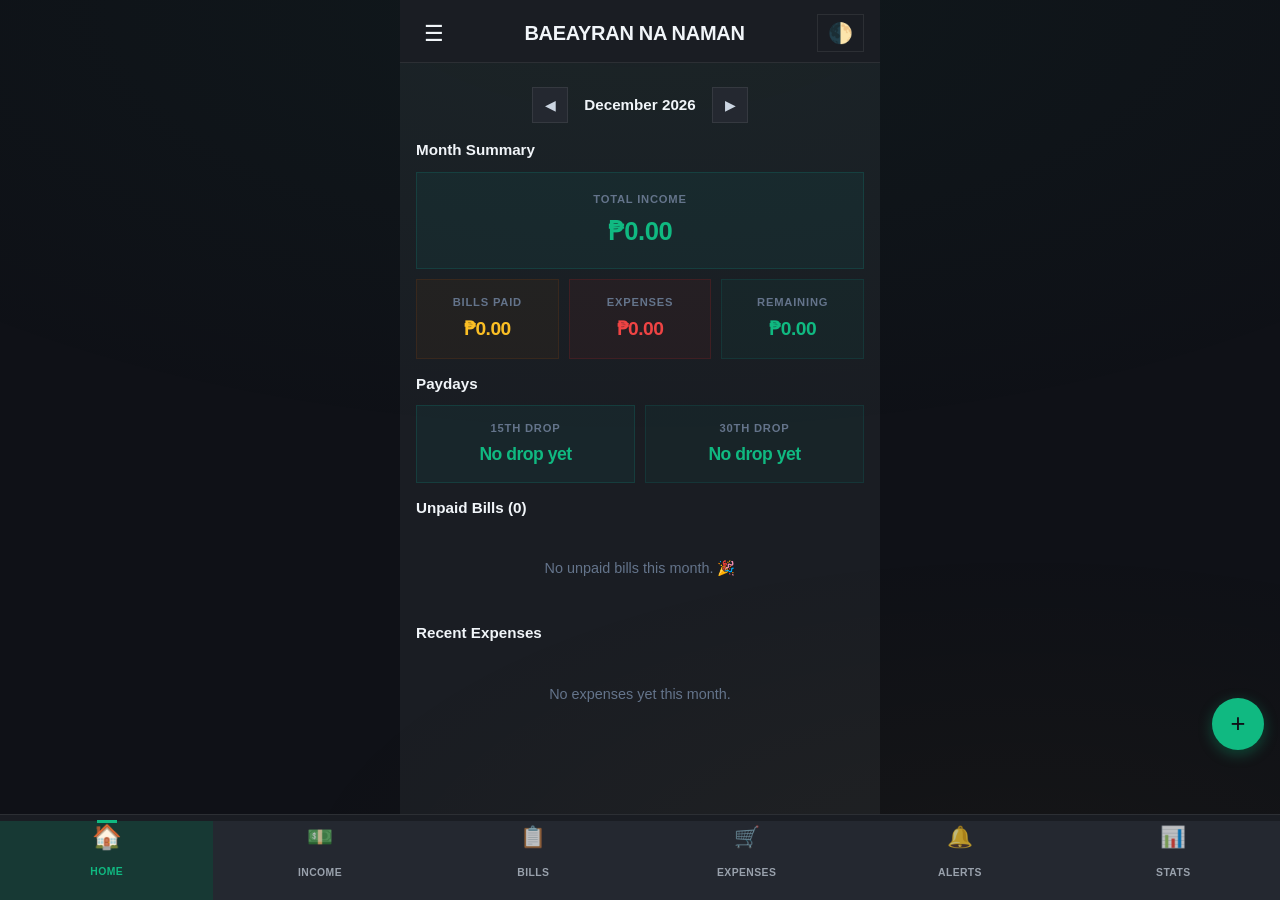
==== commit c88115cc: "fix: address 4 UI comments + darken light mode text - Group 1a: nav items now have visible bg in bot" ====
--- a/index.html
+++ b/index.html
@@ -14,9 +14,24 @@
 </head>
 <body>
   <div id="app">
+    <!-- Side drawer -->
+    <div class="drawer-overlay hidden" id="drawerOverlay"></div>
+    <aside class="drawer hidden" id="drawer">
+      <div class="drawer-header">
+        <h2>Accounts</h2>
+        <button class="drawer-close" id="drawerClose" aria-label="Close">✕</button>
+      </div>
+      <div class="drawer-list" id="accountList"></div>
+      <button class="drawer-add" id="addAccountBtn">+ Add Account</button>
+    </aside>
+
     <!-- Top header -->
     <header class="top-header">
-      <h1>BAEAYRAN NA NAMAN</h1>
+      <button class="menu-btn" id="menuBtn" aria-label="Open menu">☰</button>
+      <div class="header-title-wrap">
+        <h1 id="headerTitle">BAEAYRAN NA NAMAN</h1>
+      </div>
+      <button class="theme-toggle" id="themeToggle" aria-label="Toggle theme" title="Dark / Light">🌓</button>
     </header>
 
     <!-- Main content area -->
@@ -63,6 +78,32 @@
 
   <script src="app.js"></script>
   <script>
+    // Theme toggle — persisted in localStorage
+    (function() {
+      const THEME_KEY = 'moms-budget-theme';
+      const html = document.documentElement;
+      
+      // Apply saved theme or default to dark
+      const saved = localStorage.getItem(THEME_KEY);
+      if (saved === 'light' || saved === 'dark') {
+        html.setAttribute('data-theme', saved);
+      } else {
+        html.setAttribute('data-theme', 'dark');
+      }
+      
+      // Toggle handler
+      const toggle = document.getElementById('themeToggle');
+      if (toggle) {
+        toggle.addEventListener('click', () => {
+          const current = html.getAttribute('data-theme');
+          const next = current === 'dark' ? 'light' : 'dark';
+          html.setAttribute('data-theme', next);
+          localStorage.setItem(THEME_KEY, next);
+        });
+      }
+    })();
+  </script>
+  <script>
     // Register service worker for offline
     if ('serviceWorker' in navigator) {
       window.addEventListener('load', () => {
--- a/styles.css
+++ b/styles.css
@@ -1,66 +1,79 @@
 /* ============================================================
-   Ma'm Budget — Premium Dark Theme Stylesheet
+   Ma'm Budget — Light Theme (High Contrast)
    Target: Oppo F11 (6.2", 720×1520, Android 11)
-   Palette: deep charcoal / navy bg, teal+gold accents,
-   glassmorphism cards, 60fps CSS-only animations.
+   Palette: warm white ground, strong typographic contrast,
+   clear depth, teal+gold accents with presence.
    ============================================================ */
 
-/* ─── Custom Properties ─────────────────────────────────── */
-:root {
-  /* Backgrounds — shifted to Midnight Navy/Charcoal */
+/* ─── Dark Theme (default) ───────────────────────────────── */
+[data-theme="dark"] {
   --bg-deep:        #0f1117;
-  --bg-base:        #14171f;
-  --bg-elevated:    #1c202a;
-  --bg-card:        rgba(30, 35, 45, 0.7); /* Glassmorphism Base */
-  --bg-hover:       rgba(44, 49, 56, 0.8);
-
-  /* Borders — shifted to subtle highlights */
-  --border-subtle:  rgba(255, 255, 255, 0.06);
-  --border-medium:  rgba(255, 255, 255, 0.12);
-  --border-highlight: rgba(255, 255, 255, 0.18);
-
-  /* Accents — High-fidelity Emerald & Gold */
+  --bg-base:        #1a1d23;
+  --bg-elevated:    #242830;
+  --bg-card:        #1e2128;
+  --bg-hover:       #2c3038;
+
+  --border-subtle:  rgba(255, 255, 255, 0.08);
+  --border-medium:  rgba(255, 255, 255, 0.15);
+  --border-highlight: rgba(255, 255, 255, 0.22);
+
   --teal:           #10b981;
   --teal-dim:       #059669;
-  --teal-glow:      rgba(16, 185, 129, 0.12);
+  --teal-glow:      rgba(16, 185, 129, 0.18);
   --gold:           #fbbf24;
   --gold-dim:       #d97706;
-  --gold-glow:      rgba(251, 191, 36, 0.12);
-
-  /* Semantic */
+  --gold-glow:      rgba(251, 191, 36, 0.18);
+
   --danger:         #ef4444;
   --danger-dim:     #dc2626;
   --positive:       #10b981;
   --warning:        #f59e0b;
 
-  /* Text — Optimized for deep contrast */
-  --text-primary:   #f8fafc;
-  --text-secondary: #94a3b8;
+  --text-primary:   #f1f5f9;
+  --text-secondary: #cbd5e1;
   --text-muted:     #64748b;
 
-  /* Sizing */
-  --radius-sm:      8px;
-  --radius-md:      12px;
-  --radius-lg:      16px;
-  --radius-xl:      20px;
-  --radius-pill:    9999px;
-
-  /* Shadows — Soft, diffused depth */
-  --shadow-card:    0 8px 32px rgba(0, 0, 0, 0.4),
-                    0 1px 2px rgba(0, 0, 0, 0.2);
-  --shadow-fab:     0 8px 24px rgba(16, 185, 129, 0.3),
-                    0 2px 4px rgba(0, 0, 0, 0.3);
-  --shadow-modal:   0 20px 50px rgba(0, 0, 0, 0.6),
-                    0 2px 10px rgba(0, 0, 0, 0.3);
-  --shadow-lift:    0 12px 40px rgba(0, 0, 0, 0.5),
-                    0 2px 8px rgba(0, 0, 0, 0.25);
-
-  /* Motion */
-  --transition-fast:   150ms cubic-bezier(0.4, 0, 0.2, 1);
-  --transition-base:   250ms cubic-bezier(0.4, 0, 0.2, 1);
-  --transition-slow:   400ms cubic-bezier(0.4, 0, 0.2, 1);
-  --spring:            cubic-bezier(0.34, 1.56, 0.64, 1);
-}
+  --shadow-card:    0 1px 3px rgba(0, 0, 0, 0.3), 0 1px 2px rgba(0, 0, 0, 0.2);
+  --shadow-fab:     0 4px 14px rgba(16, 185, 129, 0.35), 0 2px 4px rgba(0, 0, 0, 0.3);
+  --shadow-modal:   0 20px 60px rgba(0, 0, 0, 0.4), 0 4px 12px rgba(0, 0, 0, 0.25);
+  --shadow-lift:    0 8px 28px rgba(0, 0, 0, 0.35), 0 2px 8px rgba(0, 0, 0, 0.2);
+}
+
+/* ─── Light Theme (user-selected) ───────────────────────── */
+[data-theme="light"] {
+  --bg-deep:        #fafaf9;
+  --bg-base:        #ffffff;
+  --bg-elevated:    #f5f5f4;
+  --bg-card:        #ffffff;
+  --bg-hover:       #f0efed;
+
+  --border-subtle:  rgba(148, 163, 184, 0.25);
+  --border-medium:  rgba(100, 116, 139, 0.35);
+  --border-highlight: rgba(71, 85, 105, 0.45);
+
+  --teal:           #0d9488;
+  --teal-dim:       #115e59;
+  --teal-glow:      rgba(13, 148, 136, 0.15);
+  --gold:           #b45309;
+  --gold-dim:       #92400e;
+  --gold-glow:      rgba(180, 83, 9, 0.15);
+
+  --danger:         #dc2626;
+  --danger-dim:     #b91c1c;
+  --positive:       #0d9488;
+  --warning:        #d97706;
+
+  --text-primary:   #020617;
+  --text-secondary: #0f172a;
+  --text-muted:     #1e293b;
+
+  --shadow-card:    0 1px 3px rgba(15, 23, 42, 0.08), 0 1px 2px rgba(15, 23, 42, 0.04);
+  --shadow-fab:     0 4px 14px rgba(13, 148, 136, 0.3), 0 2px 4px rgba(15, 23, 42, 0.1);
+  --shadow-modal:   0 20px 60px rgba(15, 23, 42, 0.15), 0 4px 12px rgba(15, 23, 42, 0.1);
+  --shadow-lift:    0 8px 28px rgba(15, 23, 42, 0.12), 0 2px 8px rgba(15, 23, 42, 0.08);
+}
+
+/* ─── Sizing & Motion (shared) ─────────────────────────── */
 
 /* ─── Reset & Base ──────────────────────────────────────── */
 *, *::before, *::after {
@@ -87,7 +100,6 @@
   overflow-x: hidden;
   -webkit-font-smoothing: antialiased;
   -moz-osx-font-smoothing: grayscale;
-  /* Oppo F11: prevent overscroll bounce */
   overscroll-behavior: none;
 }
 
@@ -121,8 +133,8 @@
 .top-header {
   display: flex;
   align-items: center;
-  justify-content: center;
-  padding: 14px 20px 10px;
+  justify-content: space-between;
+  padding: 14px 16px 10px;
   background: var(--bg-base);
   border-bottom: 1px solid var(--border-subtle);
   position: relative;
@@ -130,6 +142,11 @@
   animation: fade-in 400ms ease-out both;
 }
 
+.top-header .header-title-wrap {
+  flex: 1;
+  text-align: center;
+}
+
 .top-header h1 {
   font-size: 1.25rem;
   font-weight: 700;
@@ -137,12 +154,13 @@
   letter-spacing: -0.3px;
   display: flex;
   align-items: center;
+  justify-content: center;
   gap: 8px;
+  margin: 0;
 }
 
 .top-header h1::before {
-  content: '💰';
-  font-size: 1.3rem;
+  content: '';
 }
 
 /* ─── MAIN CONTENT ──────────────────────────────────────── */
@@ -479,7 +497,7 @@
   transform: translateY(-2px);
   box-shadow: var(--shadow-lift);
   border-color: var(--border-medium);
-  background: rgba(40, 45, 55, 0.8);
+  background: var(--bg-elevated);
 }
 
 .card-header {
@@ -925,9 +943,8 @@
   padding: 14px 12px;
   border-radius: var(--radius-md);
   text-align: center;
-  background: rgba(255, 255, 255, 0.03);
+  background: var(--bg-card);
   border: 1px solid var(--border-subtle);
-  border-top: 1px solid var(--border-highlight);
   transition: transform var(--transition-base),
               box-shadow var(--transition-base),
               background var(--transition-fast);
@@ -937,32 +954,32 @@
 .summary-card:hover {
   transform: translateY(-2px);
   box-shadow: var(--shadow-lift);
-  background: rgba(255, 255, 255, 0.06);
+  background: var(--bg-hover);
 }
 
 .summary-card.income {
-  background: rgba(52, 211, 153, 0.08);
-  border-color: rgba(52, 211, 153, 0.2);
+  background: rgba(13, 148, 136, 0.08);
+  border-color: rgba(13, 148, 136, 0.2);
 }
 
 .summary-card.bills {
-  background: rgba(251, 191, 36, 0.06);
-  border-color: rgba(251, 191, 36, 0.15);
+  background: rgba(180, 83, 9, 0.06);
+  border-color: rgba(180, 83, 9, 0.15);
 }
 
 .summary-card.expenses {
-  background: rgba(239, 68, 68, 0.06);
-  border-color: rgba(239, 68, 68, 0.15);
+  background: rgba(220, 38, 38, 0.06);
+  border-color: rgba(220, 38, 38, 0.15);
 }
 
 .summary-card.balance {
-  background: rgba(99, 102, 241, 0.06);
-  border-color: rgba(99, 102, 241, 0.15);
+  background: rgba(13, 148, 136, 0.06);
+  border-color: rgba(13, 148, 136, 0.15);
 }
 
 .summary-card.balance.over {
-  background: rgba(239, 68, 68, 0.1);
-  border-color: rgba(239, 68, 68, 0.25);
+  background: rgba(220, 38, 38, 0.1);
+  border-color: rgba(220, 38, 38, 0.25);
 }
 
 .summary-card .label {
@@ -982,7 +999,7 @@
 }
 
 .summary-card.income .value {
-  color: var(--positive);
+  color: var(--teal);
 }
 
 .summary-card.bills .value {
@@ -994,7 +1011,7 @@
 }
 
 .summary-card.balance .value {
-  color: #818cf8;
+  color: var(--teal);
 }
 
 .summary-card.balance.over .value {
@@ -1268,7 +1285,6 @@
   z-index: 100;
   backdrop-filter: blur(10px);
   -webkit-backdrop-filter: blur(10px);
-  background: rgba(26, 29, 35, 0.92);
   animation: fade-in 400ms ease-out 200ms both;
 }
 
@@ -1279,7 +1295,7 @@
   align-items: center;
   justify-content: center;
   gap: 2px;
-  background: none;
+  background: var(--bg-elevated);
   border: none;
   padding: 6px 0;
   cursor: pointer;
@@ -1295,11 +1311,12 @@
 
 .nav-item:active {
   transform: scale(0.94);
-  background: var(--bg-elevated);
+  background: var(--bg-hover);
 }
 
 .nav-item.active {
   color: var(--teal);
+  background: var(--teal-glow);
 }
 
 .nav-item.active::before {
@@ -1316,7 +1333,8 @@
 }
 
 .nav-item:not(.active):active {
-  color: var(--text-muted);
+  color: var(--text-secondary);
+  background: var(--bg-hover);
 }
 
 .nav-icon {
@@ -1345,8 +1363,8 @@
 
 .nav-item:not(.active) .nav-icon,
 .nav-item:not(.active) .nav-label {
-  color: var(--text-muted);
-  opacity: 0.55;
+  color: var(--text-secondary);
+  opacity: 0.7;
 }
 
 /* ─── FAB ────────────────────────────────────────────────── */
@@ -1400,7 +1418,7 @@
 .modal-overlay {
   position: fixed;
   inset: 0;
-  background: rgba(0, 0, 0, 0.6);
+  background: rgba(15, 23, 42, 0.55);
   display: flex;
   align-items: flex-end;
   justify-content: center;
@@ -1759,3 +1777,198 @@
 .tab-bar .tab-item.active .tab-icon {
   will-change: transform;
 }
+
+/* ─── DRAWER ─────────────────────────────────────────────── */
+.drawer-overlay {
+  position: fixed;
+  inset: 0;
+  background: rgba(248, 250, 252, 0.5);
+  z-index: 900;
+  animation: overlay-fade 200ms ease-out both;
+}
+
+.drawer-overlay.hidden {
+  display: none;
+}
+
+.drawer {
+  position: fixed;
+  top: 0;
+  left: 0;
+  bottom: 0;
+  width: 280px;
+  max-width: 80vw;
+  background: var(--bg-base);
+  border-right: 1px solid var(--border-subtle);
+  z-index: 1001;
+  display: flex;
+  flex-direction: column;
+  animation: drawer-slide 250ms var(--spring) both;
+  box-shadow: var(--shadow-modal);
+}
+
+.drawer.hidden {
+  display: none;
+}
+
+.drawer-header {
+  display: flex;
+  align-items: center;
+  justify-content: space-between;
+  padding: 16px 20px;
+  border-bottom: 1px solid var(--border-subtle);
+}
+
+.drawer-header h2 {
+  font-size: 1.1rem;
+  font-weight: 700;
+  color: var(--text-primary);
+}
+
+.drawer-close {
+  background: none;
+  border: none;
+  color: var(--text-secondary);
+  font-size: 1.2rem;
+  cursor: pointer;
+  padding: 4px 8px;
+  border-radius: var(--radius-sm);
+  transition: color var(--transition-fast), background var(--transition-fast);
+}
+
+.drawer-close:hover {
+  color: var(--text-primary);
+  background: var(--bg-elevated);
+}
+
+.drawer-list {
+  flex: 1;
+  overflow-y: auto;
+  padding: 12px 0;
+}
+
+.drawer-account {
+  display: flex;
+  align-items: center;
+  gap: 10px;
+  padding: 12px 20px;
+  cursor: pointer;
+  transition: background var(--transition-fast);
+  border-left: 3px solid transparent;
+}
+
+.drawer-account:hover {
+  background: var(--bg-elevated);
+}
+
+.drawer-account.active {
+  background: rgba(52, 211, 153, 0.08);
+  border-left-color: var(--teal);
+}
+
+.drawer-account .account-icon {
+  width: 36px;
+  height: 36px;
+  border-radius: 50%;
+  background: var(--bg-elevated);
+  display: flex;
+  align-items: center;
+  justify-content: center;
+  font-size: 1.1rem;
+  flex-shrink: 0;
+}
+
+.drawer-account .account-info {
+  flex: 1;
+  min-width: 0;
+}
+
+.drawer-account .account-name {
+  font-size: 0.92rem;
+  font-weight: 500;
+  color: var(--text-primary);
+  white-space: nowrap;
+  overflow: hidden;
+  text-overflow: ellipsis;
+}
+
+.drawer-account .account-meta {
+  font-size: 0.75rem;
+  color: var(--text-muted);
+  margin-top: 2px;
+}
+
+.drawer-account .account-check {
+  color: var(--teal);
+  font-size: 1rem;
+  opacity: 0;
+}
+
+.drawer-account.active .account-check {
+  opacity: 1;
+}
+
+.drawer-add {
+  display: flex;
+  align-items: center;
+  gap: 8px;
+  padding: 14px 20px;
+  background: none;
+  border: none;
+  border-top: 1px solid var(--border-subtle);
+  color: var(--teal);
+  font-size: 0.9rem;
+  font-weight: 600;
+  cursor: pointer;
+  transition: background var(--transition-fast);
+  text-align: left;
+}
+
+.drawer-add:hover {
+  background: rgba(52, 211, 153, 0.08);
+}
+
+/* Menu button in header */
+.menu-btn {
+  background: none;
+  border: none;
+  color: var(--text-primary);
+  font-size: 1.4rem;
+  cursor: pointer;
+  padding: 4px 8px;
+  border-radius: var(--radius-sm);
+  transition: background var(--transition-fast);
+  flex-shrink: 0;
+}
+
+.menu-btn:hover {
+  background: var(--bg-elevated);
+}
+
+.menu-btn:active {
+  transform: scale(0.92);
+}
+
+/* Theme toggle */
+.theme-toggle {
+  background: none;
+  border: 1.5px solid var(--border-subtle);
+  color: var(--text-secondary);
+  font-size: 1.25rem;
+  cursor: pointer;
+  padding: 6px 10px;
+  border-radius: var(--radius-pill);
+  transition: background var(--transition-fast), border-color var(--transition-fast), color var(--transition-fast);
+  flex-shrink: 0;
+  margin-left: 8px;
+}
+
+.theme-toggle:hover {
+  background: var(--bg-elevated);
+  color: var(--teal);
+  border-color: var(--teal-dim);
+}
+
+.theme-toggle:active {
+  transform: scale(0.92);
+}
--- a/motion.css
+++ b/motion.css
@@ -52,3 +52,13 @@
     animation: none !important;
   }
 }
+
+/* Drawer slides in from left */
+@keyframes drawer-slide {
+  from {
+    transform: translateX(-100%);
+  }
+  to {
+    transform: translateX(0);
+  }
+}
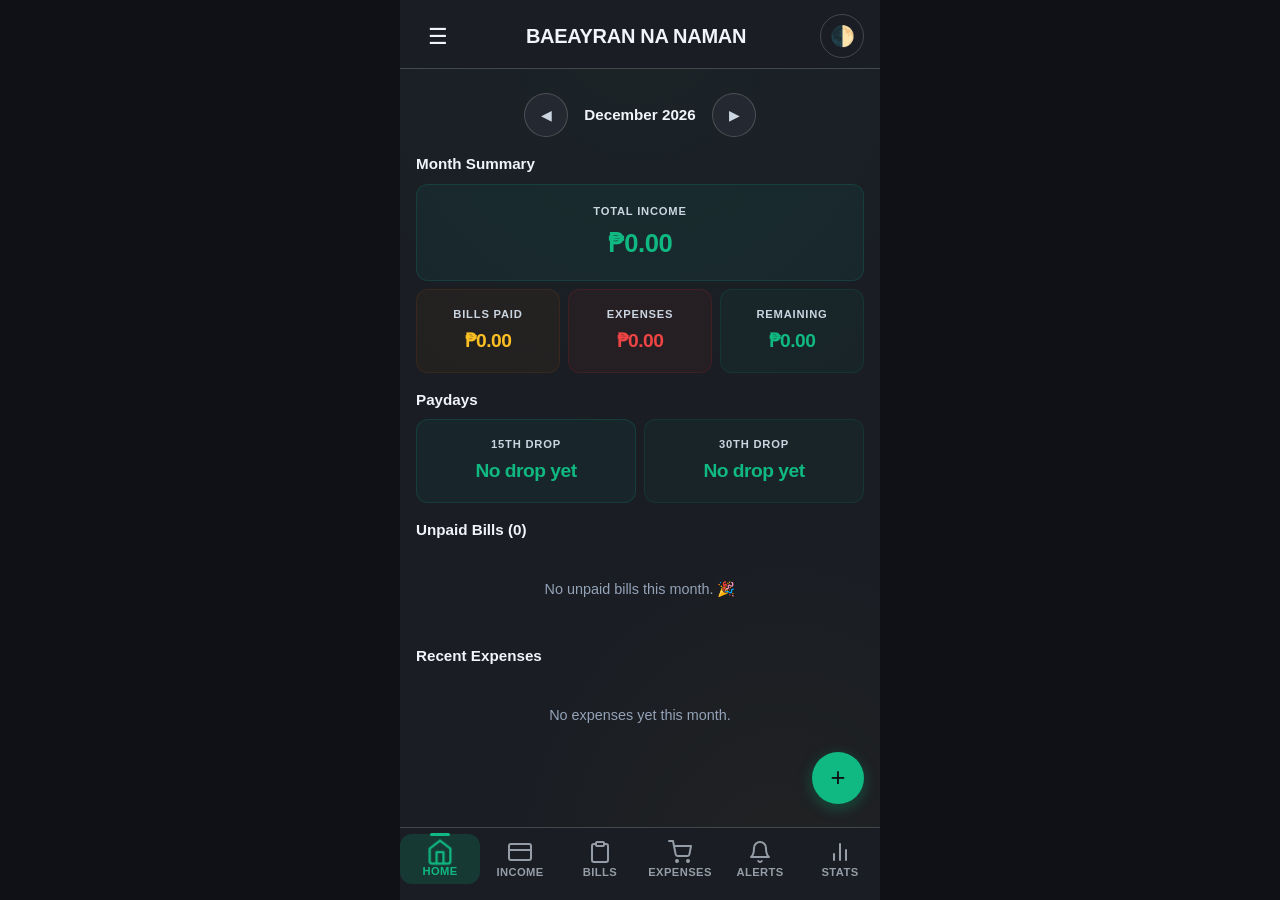
==== commit d9ad3079: "UI/UX audit fixes: touch targets, contrast, focus, emojis→SVG, spacing" ====
--- a/index.html
+++ b/index.html
@@ -40,29 +40,41 @@
     </main>
 
     <!-- Bottom nav -->
-    <nav class="bottom-nav">
+    <nav class="bottom-nav" aria-label="Main navigation">
       <button class="nav-item active" data-screen="dashboard">
-        <span class="nav-icon">🏠</span>
+        <span class="nav-icon" aria-hidden="true">
+          <svg width="24" height="24" viewBox="0 0 24 24" fill="none" stroke="currentColor" stroke-width="2" stroke-linecap="round" stroke-linejoin="round"><path d="M3 9l9-7 9 7v11a2 2 0 0 1-2 2H5a2 2 0 0 1-2-2z"/><polyline points="9,22 9,12 15,12 15,22"/></svg>
+        </span>
         <span class="nav-label">Home</span>
       </button>
       <button class="nav-item" data-screen="income">
-        <span class="nav-icon">💵</span>
+        <span class="nav-icon" aria-hidden="true">
+          <svg width="24" height="24" viewBox="0 0 24 24" fill="none" stroke="currentColor" stroke-width="2" stroke-linecap="round" stroke-linejoin="round"><rect x="1" y="4" width="22" height="16" rx="2" ry="2"/><line x1="1" y1="10" x2="23" y2="10"/></svg>
+        </span>
         <span class="nav-label">Income</span>
       </button>
       <button class="nav-item" data-screen="bills">
-        <span class="nav-icon">📋</span>
+        <span class="nav-icon" aria-hidden="true">
+          <svg width="24" height="24" viewBox="0 0 24 24" fill="none" stroke="currentColor" stroke-width="2" stroke-linecap="round" stroke-linejoin="round"><path d="M16 4h2a2 2 0 0 1 2 2v14a2 2 0 0 1-2 2H6a2 2 0 0 1-2-2V6a2 2 0 0 1 2-2h2"/><rect x="8" y="2" width="8" height="4" rx="1" ry="1"/></svg>
+        </span>
         <span class="nav-label">Bills</span>
       </button>
       <button class="nav-item" data-screen="expenses">
-        <span class="nav-icon">🛒</span>
+        <span class="nav-icon" aria-hidden="true">
+          <svg width="24" height="24" viewBox="0 0 24 24" fill="none" stroke="currentColor" stroke-width="2" stroke-linecap="round" stroke-linejoin="round"><circle cx="9" cy="21" r="1"/><circle cx="20" cy="21" r="1"/><path d="M1 1h4l2.68 13.39a2 2 0 0 0 2 1.61h9.72a2 2 0 0 0 2-1.61L23 6H6"/></svg>
+        </span>
         <span class="nav-label">Expenses</span>
       </button>
       <button class="nav-item" data-screen="notifications">
-        <span class="nav-icon">🔔</span>
+        <span class="nav-icon" aria-hidden="true">
+          <svg width="24" height="24" viewBox="0 0 24 24" fill="none" stroke="currentColor" stroke-width="2" stroke-linecap="round" stroke-linejoin="round"><path d="M18 8A6 6 0 0 0 6 8c0 7-3 9-3 9h18s-3-2-3-9"/><path d="M13.73 21a2 2 0 0 1-3.46 0"/></svg>
+        </span>
         <span class="nav-label">Alerts</span>
       </button>
       <button class="nav-item" data-screen="statistics">
-        <span class="nav-icon">📊</span>
+        <span class="nav-icon" aria-hidden="true">
+          <svg width="24" height="24" viewBox="0 0 24 24" fill="none" stroke="currentColor" stroke-width="2" stroke-linecap="round" stroke-linejoin="round"><line x1="18" y1="20" x2="18" y2="10"/><line x1="12" y1="20" x2="12" y2="4"/><line x1="6" y1="20" x2="6" y2="14"/></svg>
+        </span>
         <span class="nav-label">Stats</span>
       </button>
     </nav>
--- a/styles.css
+++ b/styles.css
@@ -13,7 +13,7 @@
   --bg-card:        #1e2128;
   --bg-hover:       #2c3038;
 
-  --border-subtle:  rgba(255, 255, 255, 0.08);
+  --border-subtle:  rgba(255, 255, 255, 0.18);
   --border-medium:  rgba(255, 255, 255, 0.15);
   --border-highlight: rgba(255, 255, 255, 0.22);
 
@@ -31,7 +31,15 @@
 
   --text-primary:   #f1f5f9;
   --text-secondary: #cbd5e1;
-  --text-muted:     #64748b;
+  --text-muted:     #94a3b8;
+
+  /* Category colors (used by statistics charts) */
+  --cat-food:         #10b981;
+  --cat-transport:    #3b82f6;
+  --cat-shopping:     #8b5cf6;
+  --cat-utilities:    #f59e0b;
+  --cat-health:       #ef4444;
+  --cat-other:        #6b7280;
 
   --shadow-card:    0 1px 3px rgba(0, 0, 0, 0.3), 0 1px 2px rgba(0, 0, 0, 0.2);
   --shadow-fab:     0 4px 14px rgba(16, 185, 129, 0.35), 0 2px 4px rgba(0, 0, 0, 0.3);
@@ -47,13 +55,13 @@
   --bg-card:        #ffffff;
   --bg-hover:       #f0efed;
 
-  --border-subtle:  rgba(148, 163, 184, 0.25);
+  --border-subtle:  rgba(148, 163, 184, 0.45);
   --border-medium:  rgba(100, 116, 139, 0.35);
   --border-highlight: rgba(71, 85, 105, 0.45);
 
-  --teal:           #0d9488;
+  --teal:           #0f766e;
   --teal-dim:       #115e59;
-  --teal-glow:      rgba(13, 148, 136, 0.15);
+  --teal-glow:      rgba(15, 118, 110, 0.15);
   --gold:           #b45309;
   --gold-dim:       #92400e;
   --gold-glow:      rgba(180, 83, 9, 0.15);
@@ -67,6 +75,14 @@
   --text-secondary: #0f172a;
   --text-muted:     #1e293b;
 
+  /* Category colors (used by statistics charts) */
+  --cat-food:         #0d9488;
+  --cat-transport:    #2563eb;
+  --cat-shopping:     #7c3aed;
+  --cat-utilities:    #d97706;
+  --cat-health:       #dc2626;
+  --cat-other:        #6b7280;
+
   --shadow-card:    0 1px 3px rgba(15, 23, 42, 0.08), 0 1px 2px rgba(15, 23, 42, 0.04);
   --shadow-fab:     0 4px 14px rgba(13, 148, 136, 0.3), 0 2px 4px rgba(15, 23, 42, 0.1);
   --shadow-modal:   0 20px 60px rgba(15, 23, 42, 0.15), 0 4px 12px rgba(15, 23, 42, 0.1);
@@ -74,6 +90,21 @@
 }
 
 /* ─── Sizing & Motion (shared) ─────────────────────────── */
+
+:root {
+  /* ─── Transition Tokens ────────────────────────────── */
+  --transition-fast: 150ms ease-out;
+  --transition-base: 250ms ease-out;
+  --spring: cubic-bezier(0.34, 1.56, 0.64, 1);
+  --spacing: 16px;
+
+  /* ─── Border Radius Tokens ─────────────────────────── */
+  --radius-sm: 8px;
+  --radius-md: 12px;
+  --radius-lg: 16px;
+  --radius-xl: 20px;
+  --radius-pill: 9999px;
+}
 
 /* ─── Reset & Base ──────────────────────────────────────── */
 *, *::before, *::after {
@@ -119,13 +150,12 @@
 /* Subtle background gradient for depth */
 #app::before {
   content: '';
-  position: fixed;
+  position: absolute;
   inset: 0;
   background:
     radial-gradient(ellipse 80% 50% at 50% 0%, rgba(52, 211, 153, 0.04), transparent),
     radial-gradient(ellipse 60% 40% at 80% 100%, rgba(251, 191, 36, 0.03), transparent);
   pointer-events: none;
-  z-index: 0;
   z-index: 0;
 }
 
@@ -159,17 +189,15 @@
   margin: 0;
 }
 
-.top-header h1::before {
-  content: '';
-}
+
 
 /* ─── MAIN CONTENT ──────────────────────────────────────── */
 #main-content {
   flex: 1;
   overflow-y: auto;
   overflow-x: hidden;
-  padding: 16px 16px 140px;
-  padding-bottom: calc(136px + env(safe-area-inset-bottom, 0px));
+  padding: 16px 16px 80px;
+  padding-bottom: calc(80px + env(safe-area-inset-bottom, 0px));
   -webkit-overflow-scrolling: touch;
   scroll-behavior: smooth;
   z-index: 1;
@@ -206,7 +234,7 @@
 .header-brand {
   display: flex;
   align-items: center;
-  gap: 10px;
+  gap: 8px;
 }
 
 .header-logo {
@@ -242,8 +270,8 @@
   background: var(--bg-elevated);
   color: var(--text-secondary);
   border: 1px solid var(--border-subtle);
-  width: 40px;
-  height: 40px;
+  width: 44px;
+  height: 44px;
   border-radius: var(--radius-pill);
   font-size: 1.2rem;
   cursor: pointer;
@@ -258,12 +286,6 @@
   -webkit-tap-highlight-color: transparent;
 }
 
-.month-nav-btn:active {
-  transform: scale(0.92);
-  background: var(--bg-hover);
-  color: var(--text-primary);
-}
-
 .month-nav-btn:hover {
   color: var(--teal);
   border-color: var(--teal-dim);
@@ -280,7 +302,7 @@
 
 /* ─── Sections (all four views) ─────────────────────────── */
 section {
-  margin-bottom: 14px;
+  margin-bottom: 16px;
   animation: fade-in 400ms ease-out both;
 }
 
@@ -385,8 +407,8 @@
   background: var(--bg-elevated);
   color: var(--text-secondary);
   border: 1px solid var(--border-subtle);
-  width: 36px;
-  height: 36px;
+  width: 44px;
+  height: 44px;
   border-radius: var(--radius-pill);
   font-size: 0.9rem;
   cursor: pointer;
@@ -404,11 +426,6 @@
 .month-selector .nav-btn:hover {
   color: var(--teal);
   border-color: var(--teal-dim);
-}
-
-.month-selector .nav-btn:active {
-  transform: scale(0.92);
-  background: var(--bg-hover);
 }
 
 .month-selector .month-year-label {
@@ -504,7 +521,7 @@
   display: flex;
   align-items: center;
   justify-content: space-between;
-  margin-bottom: 12px;
+  margin-bottom: 16px;
 }
 
 .card-title {
@@ -520,7 +537,7 @@
   display: flex;
   align-items: center;
   justify-content: space-between;
-  margin-bottom: 12px;
+  margin-bottom: 16px;
   padding-bottom: 10px;
   border-bottom: 1px solid var(--border-subtle);
 }
@@ -532,11 +549,11 @@
   display: flex;
   align-items: center;
   gap: 6px;
-  margin: 14px 0 10px;
+  margin: 16px 0 8px;
 }
 
 section:first-of-type .section-title {
-  margin-top: 4px;
+  margin-top: 8px;
 }
 
 .section-title .emoji {
@@ -568,7 +585,7 @@
   border: 1px solid var(--border-subtle);
   border-radius: var(--radius-md);
   padding: 10px 14px;
-  margin-bottom: 12px;
+  margin-bottom: 16px;
   font-size: 0.85rem;
 }
 
@@ -595,7 +612,7 @@
 }
 
 .add-cash-drop-card .card-header {
-  margin-bottom: 14px;
+  margin-bottom: 16px;
 }
 
 .add-cash-btn {
@@ -610,13 +627,8 @@
   cursor: pointer;
   transition: background var(--transition-fast),
               transform var(--transition-fast);
-  margin-top: 4px;
+  margin-top: 8px;
   -webkit-tap-highlight-color: transparent;
-}
-
-.add-cash-btn:active {
-  transform: scale(0.97);
-  background: var(--gold-dim);
 }
 
 .add-cash-btn:hover {
@@ -642,12 +654,6 @@
   -webkit-tap-highlight-color: transparent;
 }
 
-.add-bill-btn:active,
-.add-expense-btn:active {
-  transform: scale(0.95);
-  background: var(--teal-glow);
-}
-
 .add-bill-btn:hover,
 .add-expense-btn:hover {
   background: var(--teal-glow);
@@ -681,7 +687,7 @@
 }
 
 .list-empty > div {
-  margin-top: 4px;
+  margin-top: 8px;
 }
 
 /* ─── LIST ITEMS ────────────────────────────────────────── */
@@ -774,8 +780,8 @@
   transition: background var(--transition-fast),
               color var(--transition-fast),
               transform var(--transition-fast);
-  min-width: 36px;
-  min-height: 36px;
+  min-width: 44px;
+  min-height: 44px;
   display: flex;
   align-items: center;
   justify-content: center;
@@ -783,10 +789,22 @@
   /* Meet 44px touch target where possible */
 }
 
-.item-actions button:active {
-  transform: scale(0.9);
-}
-
+/* Standardized press states */
+.item-actions button:active,
+.month-nav-btn:active,
+.month-selector .nav-btn:active,
+.menu-btn:active,
+.theme-toggle:active,
+.btn:active,
+.btn-primary:active,
+.btn-secondary:active,
+.btn-danger:active,
+.btn-cancel:active,
+.add-cash-btn:active,
+.add-bill-btn:active,
+.add-expense-btn:active,
+.nav-item:active,
+.tab-item:active,
 .item-actions button:hover {
   background: var(--bg-hover);
   color: var(--text-secondary);
@@ -815,7 +833,7 @@
   display: inline-flex;
   align-items: center;
   padding: 2px 7px;
-  border-radius: 4px;
+  border-radius: var(--radius-sm);
   font-size: 0.65rem;
   font-weight: 700;
   text-transform: uppercase;
@@ -851,6 +869,32 @@
 .bill-tag.other {
   background: rgba(100, 116, 139, 0.2);
   color: #94a3b8;
+}
+
+/* Light theme bill tags */
+[data-theme="light"] .bill-tag.utilities {
+  background: rgba(239, 68, 68, 0.1);
+  color: #b91c1c;
+}
+[data-theme="light"] .bill-tag.food {
+  background: rgba(245, 158, 11, 0.1);
+  color: #b45309;
+}
+[data-theme="light"] .bill-tag.housing {
+  background: rgba(59, 130, 246, 0.1);
+  color: #1d4ed8;
+}
+[data-theme="light"] .bill-tag.transport {
+  background: rgba(139, 92, 246, 0.1);
+  color: #6d28d9;
+}
+[data-theme="light"] .bill-tag.health {
+  background: rgba(52, 211, 153, 0.1);
+  color: #047857;
+}
+[data-theme="light"] .bill-tag.other {
+  background: rgba(100, 116, 139, 0.1);
+  color: #475569;
 }
 
 /* Overdue bill due-date text */
@@ -873,7 +917,7 @@
               color var(--transition-fast),
               border-color var(--transition-fast);
   min-width: 44px;
-  min-height: 36px;
+  min-height: 44px;
   display: inline-flex;
   align-items: center;
   justify-content: center;
@@ -892,7 +936,7 @@
 
 .btn-pay:active {
   background: var(--teal-glow);
-  transform: scale(0.94);
+  transform: scale(0.96);
 }
 
 .btn-unpay {
@@ -907,27 +951,27 @@
 }
 
 .btn-unpay:active {
-  transform: scale(0.94);
+  transform: scale(0.96);
 }
 
 /* ─── SUMMARY GRID ──────────────────────────────────────── */
 .summary-grid {
   display: grid;
   grid-template-columns: 1fr 1fr;
-  gap: 10px;
+  gap: 8px;
 }
 
 /* Hero layout: income full-width, secondary metrics in a 3-column row */
 .summary-hero {
   display: flex;
   flex-direction: column;
-  gap: 10px;
+  gap: 8px;
 }
 
 .summary-row {
   display: grid;
   grid-template-columns: 1fr 1fr 1fr;
-  gap: 10px;
+  gap: 8px;
 }
 
 .summary-hero .summary-card.hero {
@@ -940,7 +984,7 @@
 }
 
 .summary-card {
-  padding: 14px 12px;
+  padding: 16px;
   border-radius: var(--radius-md);
   text-align: center;
   background: var(--bg-card);
@@ -985,7 +1029,7 @@
 .summary-card .label {
   font-size: 0.7rem;
   font-weight: 600;
-  color: var(--text-muted);
+  color: var(--text-secondary);
   text-transform: uppercase;
   letter-spacing: 0.8px;
   margin-bottom: 4px;
@@ -1023,7 +1067,7 @@
 /* Simple HTML (JS-generated modals): .form-row */
 
 .form-group {
-  margin-bottom: 12px;
+  margin-bottom: 16px;
 }
 
 .form-label {
@@ -1116,7 +1160,7 @@
   display: flex;
   flex-direction: column;
   gap: 4px;
-  margin-bottom: 12px;
+  margin-bottom: 16px;
 }
 
 .form-row label {
@@ -1192,10 +1236,6 @@
   gap: 6px;
 }
 
-.btn:active {
-  transform: scale(0.97);
-}
-
 .btn-primary {
   background: var(--teal);
   color: var(--bg-deep);
@@ -1208,11 +1248,6 @@
   box-shadow: 0 4px 16px rgba(52, 211, 153, 0.35);
 }
 
-.btn-primary:active {
-  background: var(--teal-dim);
-  box-shadow: 0 1px 4px rgba(52, 211, 153, 0.2);
-}
-
 .btn-cancel {
   background: var(--bg-elevated);
   color: var(--text-secondary);
@@ -1223,10 +1258,6 @@
   background: var(--bg-hover);
   color: var(--text-primary);
   border-color: var(--border-medium);
-}
-
-.btn-cancel:active {
-  background: var(--border-subtle);
 }
 
 /* Danger button */
@@ -1238,11 +1269,6 @@
 
 .btn-danger:hover {
   background: var(--danger-dim);
-}
-
-.btn-danger:active {
-  background: #b91c1c;
-  transform: scale(0.97);
 }
 
 /* Secondary / outlined button */
@@ -1258,21 +1284,16 @@
   border-color: var(--teal);
 }
 
-.btn-secondary:active {
-  background: var(--bg-elevated);
-  transform: scale(0.97);
-}
-
 /* Small buttons for inline use */
 .btn-sm {
   padding: 8px 14px;
   font-size: 0.8rem;
-  min-height: 36px;
+  min-height: 44px;
 }
 
 /* ─── BOTTOM NAV (index.html structure) ─────────────────── */
 .bottom-nav {
-  position: fixed;
+  position: absolute;
   bottom: 0;
   left: 0;
   right: 0;
@@ -1295,7 +1316,7 @@
   align-items: center;
   justify-content: center;
   gap: 2px;
-  background: var(--bg-elevated);
+  background: transparent;
   border: none;
   padding: 6px 0;
   cursor: pointer;
@@ -1309,11 +1330,6 @@
   min-width: 44px;
 }
 
-.nav-item:active {
-  transform: scale(0.94);
-  background: var(--bg-hover);
-}
-
 .nav-item.active {
   color: var(--teal);
   background: var(--teal-glow);
@@ -1338,18 +1354,28 @@
 }
 
 .nav-icon {
+  display: inline-flex;
+  align-items: center;
+  justify-content: center;
+  width: 24px;
+  height: 24px;
   font-size: 1.3rem;
   line-height: 1;
   transition: transform var(--transition-base) var(--spring),
               opacity var(--transition-fast);
 }
 
+.nav-icon svg {
+  width: 100%;
+  height: 100%;
+}
+
 .nav-item.active .nav-icon {
   transform: scale(1.15);
 }
 
 .nav-label {
-  font-size: 0.65rem;
+  font-size: 0.7rem;
   font-weight: 600;
   text-transform: uppercase;
   letter-spacing: 0.4px;
@@ -1369,8 +1395,8 @@
 
 /* ─── FAB ────────────────────────────────────────────────── */
 .fab {
-  position: fixed;
-  bottom: calc(150px + env(safe-area-inset-bottom, 0px));
+  position: absolute;
+  bottom: calc(96px + env(safe-area-inset-bottom, 0px));
   right: 16px;
   width: 52px;
   height: 52px;
@@ -1378,8 +1404,10 @@
   background: var(--teal);
   color: var(--bg-deep);
   border: none;
+  padding: 0;
   font-size: 1.6rem;
   font-weight: 500;
+  font-family: inherit;
   cursor: pointer;
   box-shadow: var(--shadow-fab);
   z-index: 99;
@@ -1397,12 +1425,6 @@
   will-change: transform, opacity;
 }
 
-.fab:active {
-  transform: scale(0.92);
-  background: var(--teal-dim);
-  box-shadow: 0 2px 8px rgba(52, 211, 153, 0.25);
-}
-
 .fab:hover {
   background: #2dd4bf;
   box-shadow: 0 6px 24px rgba(52, 211, 153, 0.45);
@@ -1437,7 +1459,7 @@
 .modal {
   background: var(--bg-card);
   border: 1px solid var(--border-subtle);
-  border-radius: var(--radius-xl) var(--radius-xl) 0 0;
+  border-radius: var(--radius-xl);
   width: 100%;
   max-width: 440px;
   max-height: 85vh;
@@ -1467,12 +1489,12 @@
 }
 
 .modal .form-row {
-  margin-bottom: 12px;
+  margin-bottom: 16px;
 }
 
 .modal-actions {
   display: flex;
-  gap: 10px;
+  gap: 8px;
   margin-top: 18px;
   padding-top: 12px;
   border-top: 1px solid var(--border-subtle);
@@ -1487,7 +1509,7 @@
 .modal-sheet {
   background: var(--bg-card);
   border: 1px solid var(--border-subtle);
-  border-radius: var(--radius-xl) var(--radius-xl) 0 0;
+  border-radius: var(--radius-xl);
   width: 100%;
   max-width: 440px;
   max-height: 85vh;
@@ -1513,12 +1535,12 @@
 }
 
 .modal-sheet .form-row {
-  margin-bottom: 12px;
+  margin-bottom: 16px;
 }
 
 .modal-sheet .modal-actions {
   display: flex;
-  gap: 10px;
+  gap: 8px;
   margin-top: 18px;
   padding-top: 12px;
   border-top: 1px solid var(--border-subtle);
@@ -1554,7 +1576,7 @@
   align-items: center;
   justify-content: center;
   gap: 2px;
-  background: none;
+  background: transparent;
   border: none;
   padding: 6px 0;
   cursor: pointer;
@@ -1568,11 +1590,6 @@
   min-width: 44px;
 }
 
-.tab-item:active {
-  transform: scale(0.94);
-  background: var(--bg-elevated);
-}
-
 .tab-item.active {
   color: var(--teal);
 }
@@ -1697,7 +1714,6 @@
 @supports (padding-bottom: env(safe-area-inset-bottom)) {
   .bottom-nav,
   .tab-bar,
-  .fab,
   .modal-overlay {
     padding-bottom: calc(var(--spacing) + env(safe-area-inset-bottom, 0px));
   }
@@ -1737,7 +1753,6 @@
 /* Smaller touch targets that fell below 44px get boosted */
 .nav-label,
 .tab-label {
-  min-height: 44px;
   display: flex;
   align-items: center;
   justify-content: center;
@@ -1782,7 +1797,7 @@
 .drawer-overlay {
   position: fixed;
   inset: 0;
-  background: rgba(248, 250, 252, 0.5);
+  background: rgba(15, 23, 42, 0.55);
   z-index: 900;
   animation: overlay-fade 200ms ease-out both;
 }
@@ -1791,15 +1806,17 @@
   display: none;
 }
 
-.drawer {
+.drawer{
   position: fixed;
   top: 0;
   left: 0;
   bottom: 0;
+  right: auto;
   width: 280px;
   max-width: 80vw;
   background: var(--bg-base);
   border-right: 1px solid var(--border-subtle);
+  border-radius: 0 12px 12px 0;
   z-index: 1001;
   display: flex;
   flex-direction: column;
@@ -1831,7 +1848,9 @@
   color: var(--text-secondary);
   font-size: 1.2rem;
   cursor: pointer;
-  padding: 4px 8px;
+  padding: 8px;
+  min-width: 44px;
+  min-height: 44px;
   border-radius: var(--radius-sm);
   transition: color var(--transition-fast), background var(--transition-fast);
 }
@@ -1850,7 +1869,7 @@
 .drawer-account {
   display: flex;
   align-items: center;
-  gap: 10px;
+  gap: 8px;
   padding: 12px 20px;
   cursor: pointer;
   transition: background var(--transition-fast);
@@ -1935,7 +1954,9 @@
   color: var(--text-primary);
   font-size: 1.4rem;
   cursor: pointer;
-  padding: 4px 8px;
+  padding: 8px;
+  min-width: 44px;
+  min-height: 44px;
   border-radius: var(--radius-sm);
   transition: background var(--transition-fast);
   flex-shrink: 0;
@@ -1943,10 +1964,6 @@
 
 .menu-btn:hover {
   background: var(--bg-elevated);
-}
-
-.menu-btn:active {
-  transform: scale(0.92);
 }
 
 /* Theme toggle */
@@ -1956,7 +1973,9 @@
   color: var(--text-secondary);
   font-size: 1.25rem;
   cursor: pointer;
-  padding: 6px 10px;
+  padding: 8px;
+  min-width: 44px;
+  min-height: 44px;
   border-radius: var(--radius-pill);
   transition: background var(--transition-fast), border-color var(--transition-fast), color var(--transition-fast);
   flex-shrink: 0;
@@ -1969,6 +1988,214 @@
   border-color: var(--teal-dim);
 }
 
-.theme-toggle:active {
-  transform: scale(0.92);
-}
+/* ─── STATISTICS SCREEN ─────────────────────────────────── */
+
+.stats-chart-label {
+  font-size: 0.9rem;
+  color: var(--text-primary);
+}
+
+/* Statistics summary grid (extra bottom margin) */
+.stats-summary-grid {
+  margin-bottom: 16px;
+}
+
+/* Category chart card wrapper */
+.stats-card {
+  padding: 16px;
+}
+
+/* Each category bar row */
+.stats-chart-row {
+  margin-bottom: 16px;
+}
+
+.stats-chart-row:last-child {
+  margin-bottom: 0;
+}
+
+.stats-chart-row-label {
+  display: flex;
+  justify-content: space-between;
+  margin-bottom: 4px;
+  font-size: 0.9rem;
+}
+
+.stats-chart-row-value {
+  font-size: 0.9rem;
+  font-weight: 600;
+}
+
+.stats-chart-track {
+  background: var(--bg-elevated);
+  border-radius: 8px;
+  height: 8px;
+  overflow: hidden;
+}
+
+.stats-chart-fill {
+  height: 100%;
+  border-radius: inherit;
+  transition: width 0.5s ease;
+}
+
+/* Section title with extra top margin */
+.section-title.spaced {
+  margin-top: 16px;
+}
+
+/* 6-month trend row */
+.stats-trend-row {
+  display: flex;
+  justify-content: space-between;
+  align-items: center;
+  padding: 8px 0;
+  border-bottom: 1px solid var(--border-subtle);
+}
+
+.stats-trend-month {
+  font-weight: 600;
+  min-width: 60px;
+  font-size: 0.85rem;
+}
+
+.stats-trend-values {
+  flex: 1;
+  display: flex;
+  gap: 8px;
+  justify-content: flex-end;
+  font-size: 0.85rem;
+}
+
+.stats-trend-income {
+  color: var(--positive);
+}
+
+.stats-trend-bills {
+  color: var(--danger);
+}
+
+.stats-trend-expenses {
+  color: var(--warning);
+}
+
+/* Notification section titles with status colors */
+.notif-section-title {
+  margin-top: 12px;
+}
+
+.notif-section-title.overdue {
+  color: var(--danger);
+}
+
+.notif-section-title.today {
+  color: var(--warning);
+}
+
+.notif-section-title.tomorrow {
+  color: var(--text-muted);
+}
+
+/* Month picker popup (replaces all inline styles) */
+.picker-popup {
+  position: fixed;
+  background: var(--bg-elevated);
+  border-radius: var(--radius-md);
+  padding: 16px;
+  box-shadow: var(--shadow-modal);
+  z-index: 500;
+  min-width: 220px;
+  border: 1px solid var(--border-subtle);
+}
+
+.picker-popup .picker-year-row {
+  display: flex;
+  gap: 4px;
+  margin-bottom: 8px;
+  justify-content: center;
+}
+
+.picker-popup .picker-year-btn {
+  width: auto;
+  font-size: 0.8rem;
+  padding: 8px 12px;
+  min-width: 44px;
+  min-height: 44px;
+  background: var(--bg-elevated);
+  border: 1px solid var(--border-subtle);
+}
+
+.picker-popup .picker-year-label {
+  flex: 1;
+  text-align: center;
+  font-weight: 600;
+  font-size: 0.95rem;
+  color: var(--text-primary);
+}
+
+.picker-popup .picker-month-list {
+  max-height: 200px;
+  overflow-y: auto;
+}
+
+.picker-popup .picker-month-option {
+  display: block;
+  width: 100%;
+  text-align: left;
+  padding: 12px;
+  min-height: 44px;
+  border: none;
+  background: transparent;
+  cursor: pointer;
+  font-size: 0.9rem;
+  border-bottom: 1px solid var(--border-subtle);
+  color: var(--text-primary);
+}
+
+/* Quick action buttons (FAB menu) */
+.qa-btn {
+  width: 100%;
+  margin-bottom: 8px;
+}
+
+/* Paydays grid */
+.paydays-grid {
+  grid-template-columns: 1fr 1fr;
+}
+
+/* Payday card value size */
+.payday-value {
+  font-size: 1.1rem;
+}
+
+/* Payday meta text */
+.payday-meta {
+  font-size: 0.75rem;
+  color: var(--text-muted);
+  margin-top: 2px;
+}
+
+/* Paid bill strikethrough */
+.bill-paid {
+  text-decoration: line-through;
+  color: var(--text-muted);
+}
+
+/* Cash drop date label */
+.drop-date {
+  font-size: 0.75rem;
+  color: var(--text-muted);
+  margin-left: 6px;
+}
+
+/* Month picker popup (replaces all inline styles) */
+.picker-popup {
+  position: fixed;
+  background: var(--bg-elevated);
+  border-radius: var(--radius-md);
+  padding: 16px;
+  box-shadow: var(--shadow-modal);
+  z-index: 500;
+  min-width: 220px;
+  border: 1px solid var(--border-subtle);
+}
